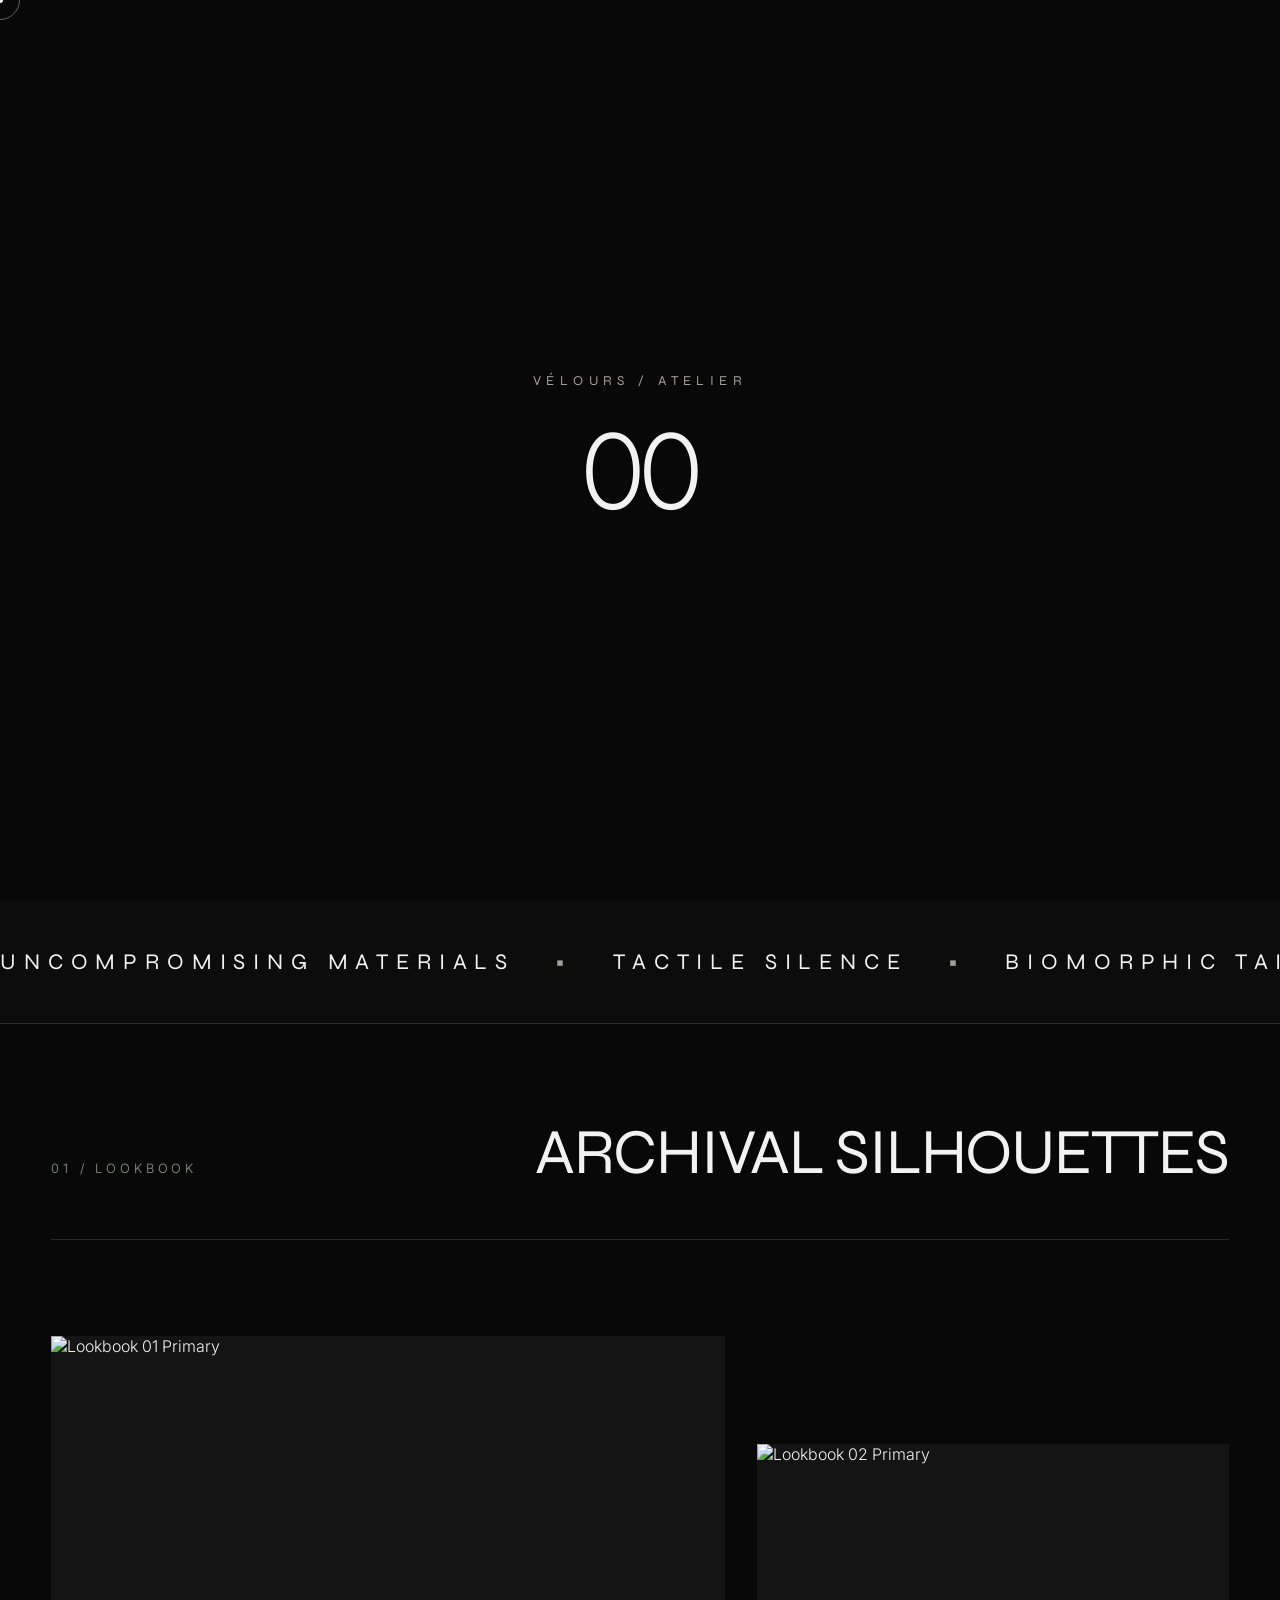
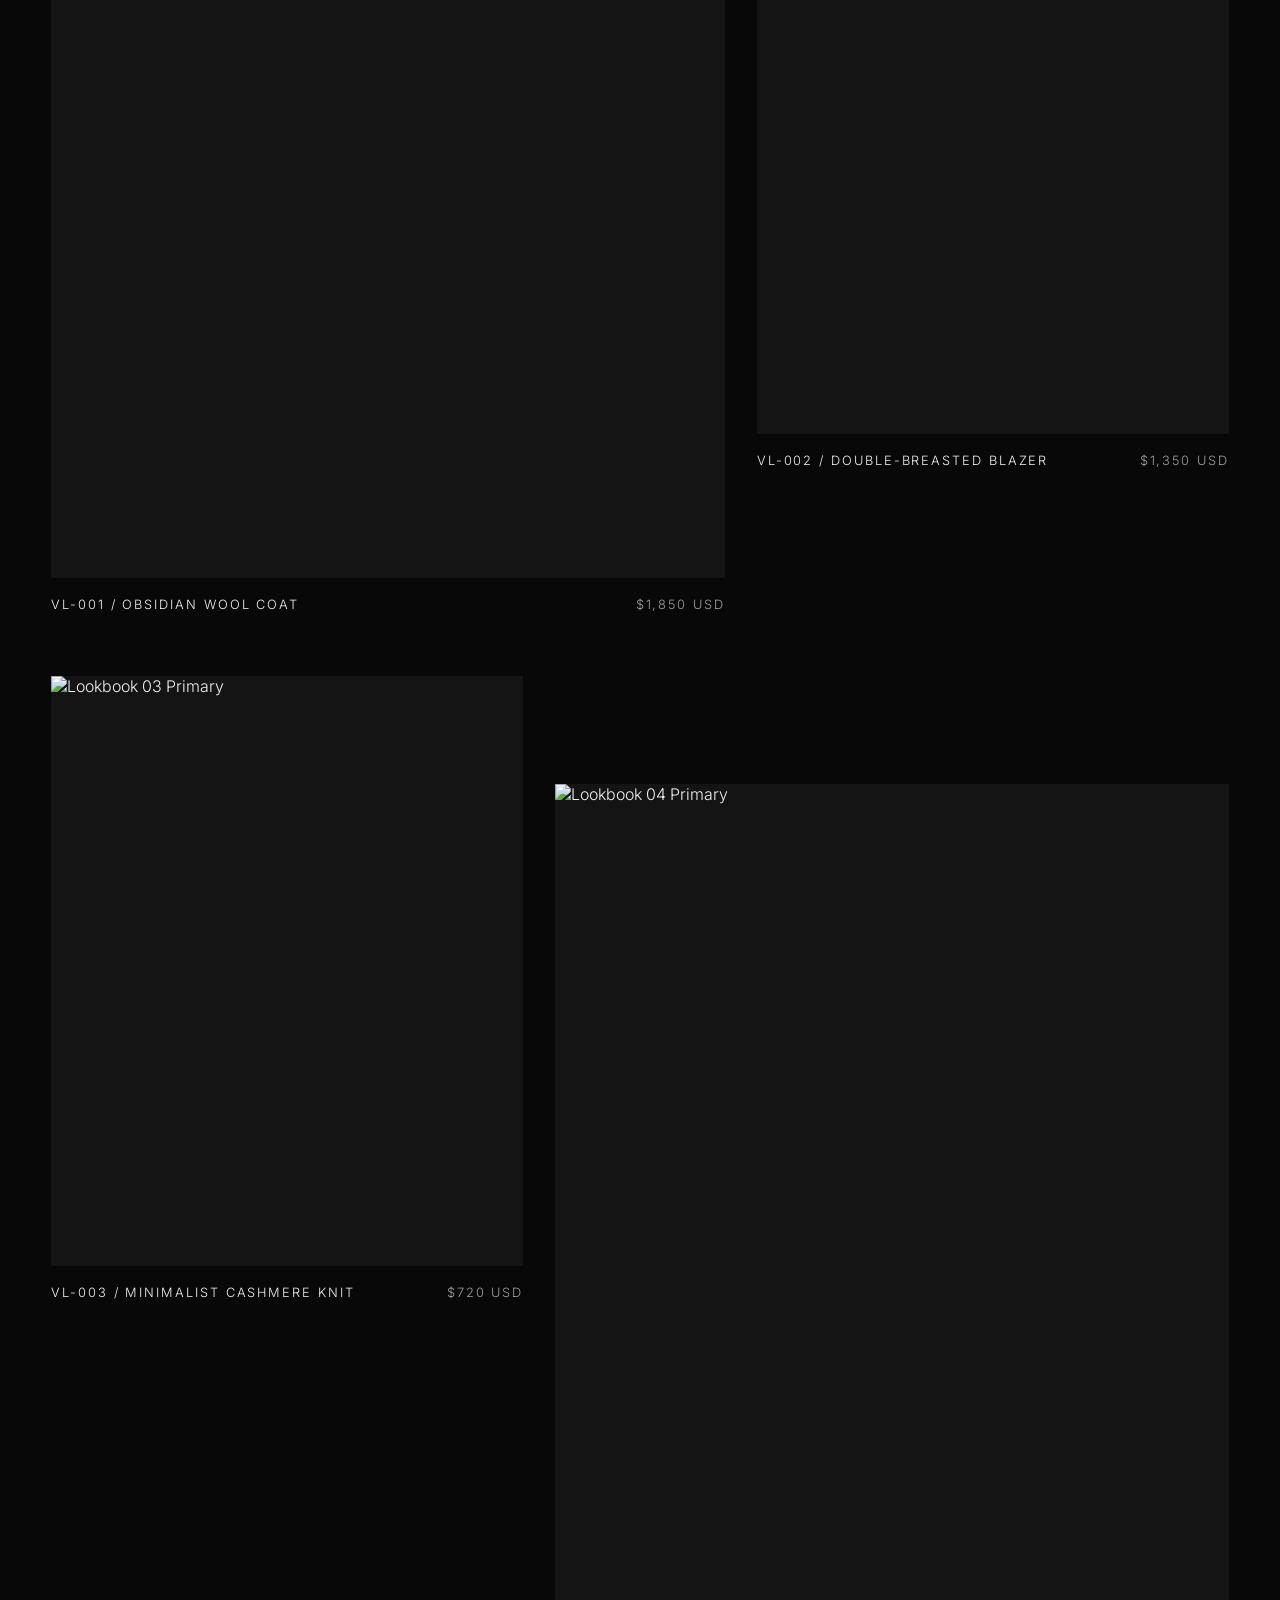
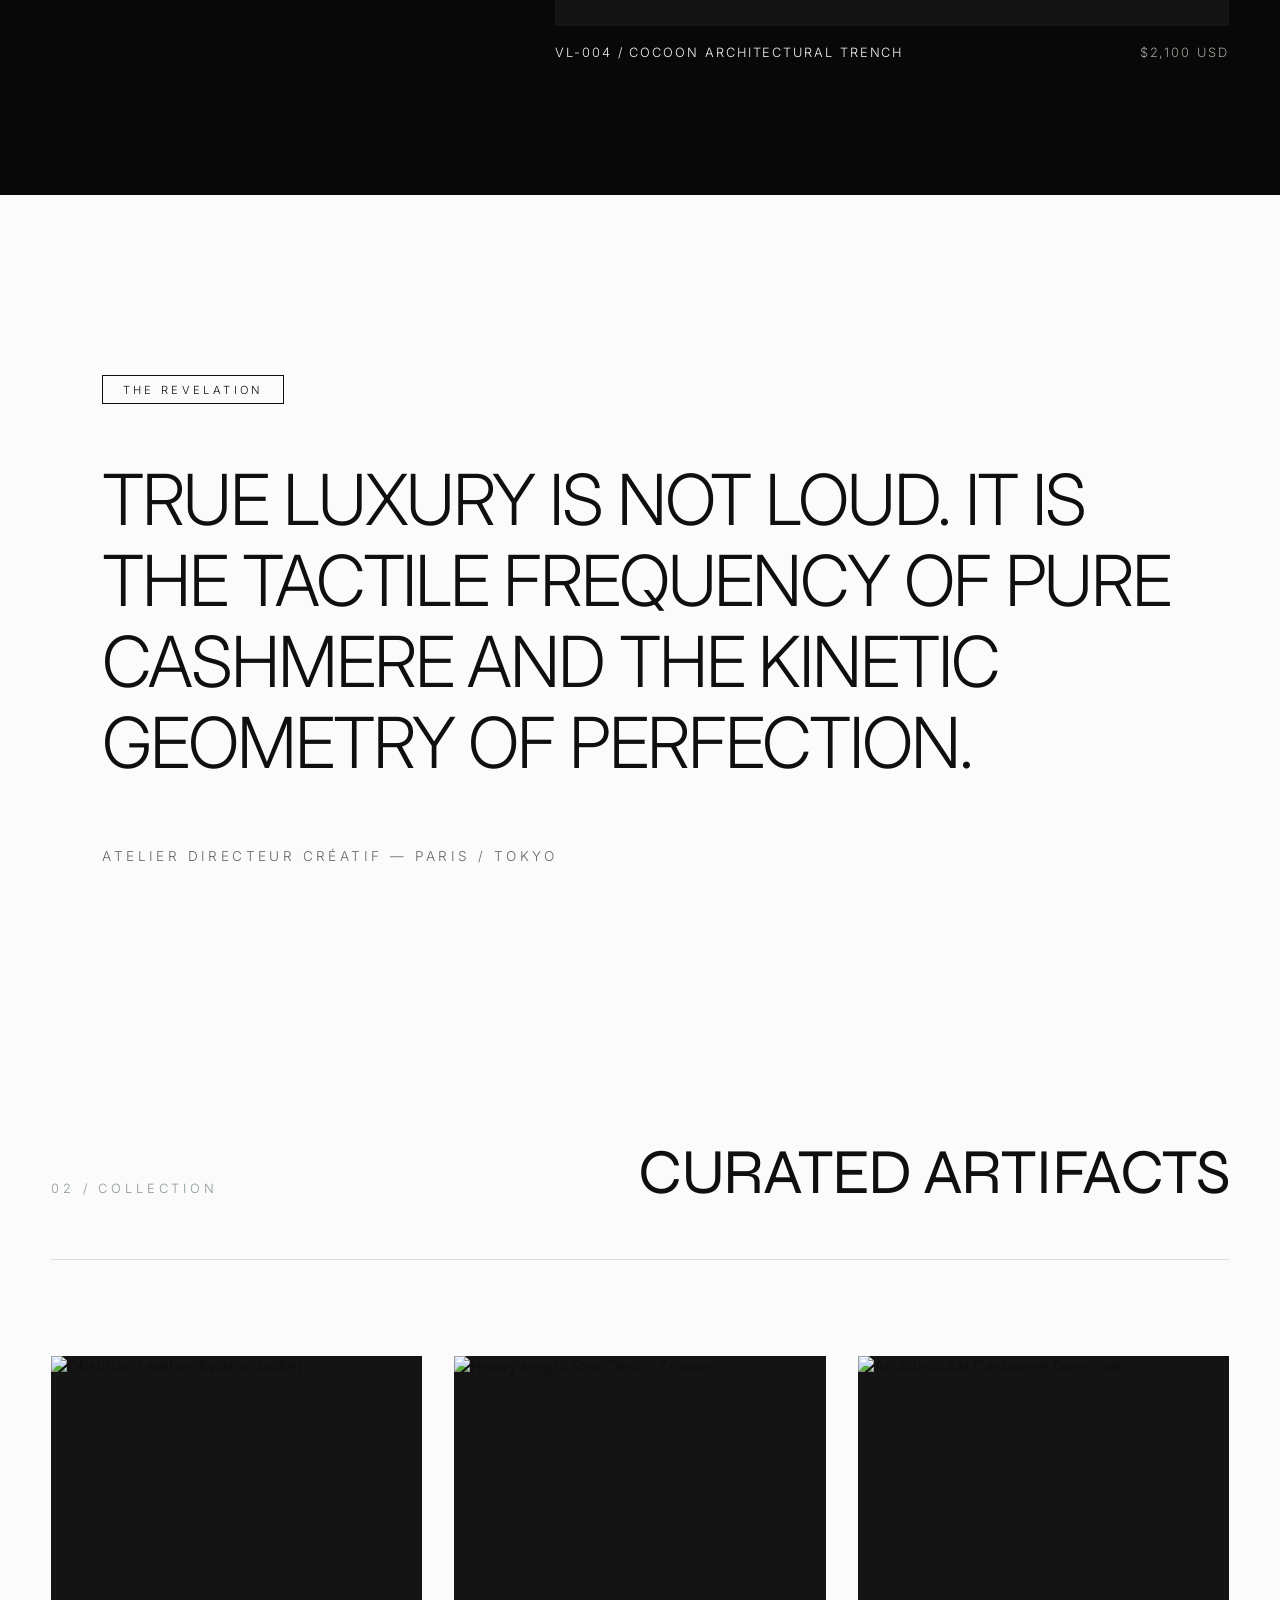
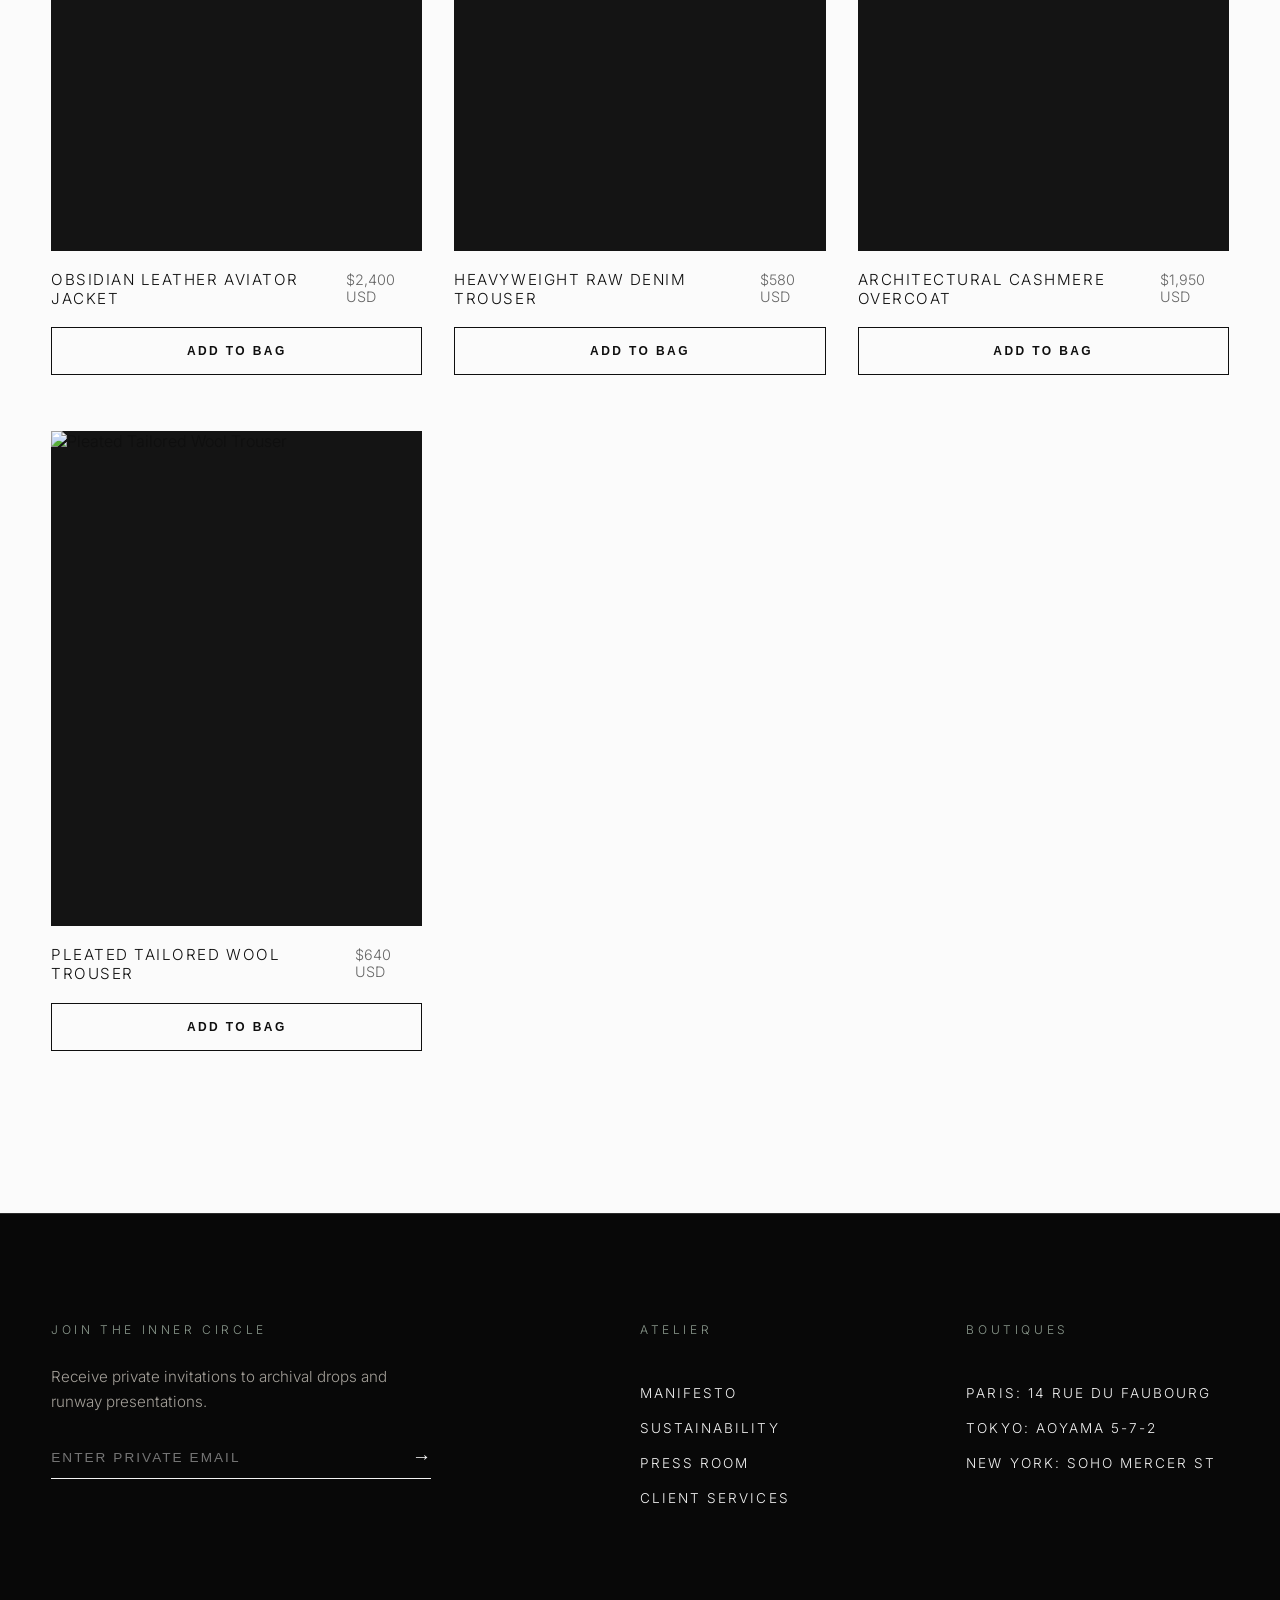
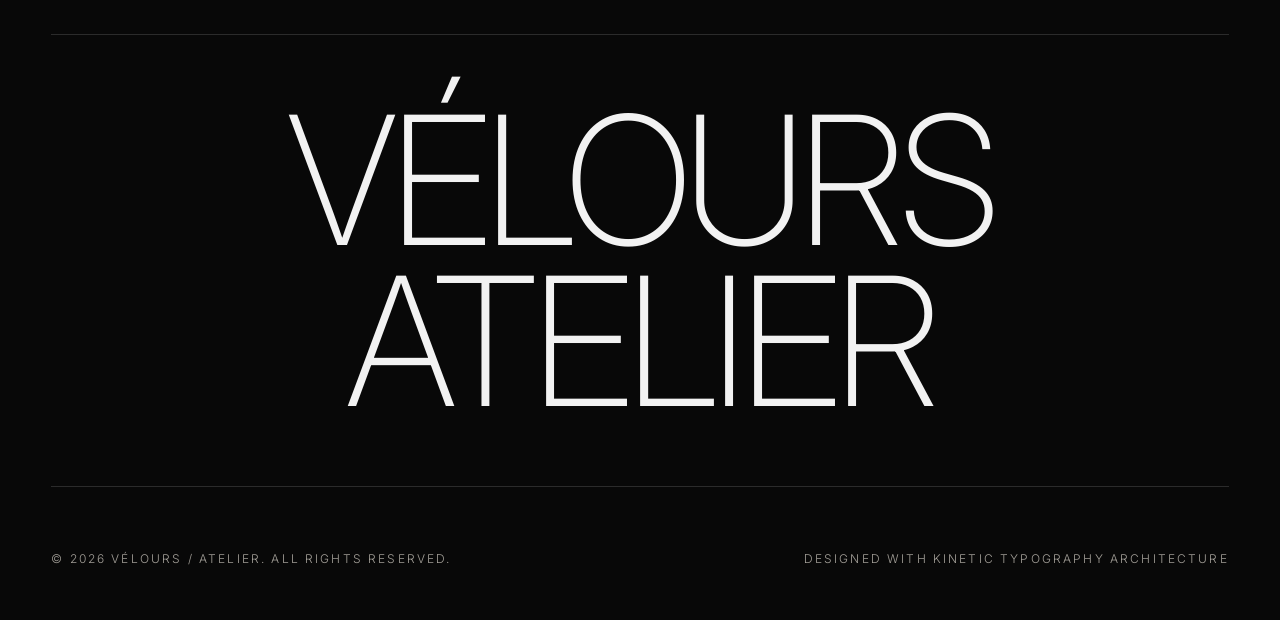
==== index.html @ 99d163eb "first commit" ====
<!DOCTYPE html>
<html lang="en">
<head>
    <meta charset="UTF-8">
    <meta name="viewport" content="width=device-width, initial-scale=1.0">
    <title>VÉLOURS / ATELIER — High-Fashion Minimalist Luxury</title>
    <!-- Google Fonts: Inter Variable & Syne -->
    <link rel="preconnect" href="https://fonts.googleapis.com">
    <link rel="preconnect" href="https://fonts.gstatic.com" crossorigin>
    <link href="https://fonts.googleapis.com/css2?family=Inter:slnt,wght@-10..0,100..900&family=Syne:wght@400..800&display=swap" rel="stylesheet">
    <link rel="stylesheet" href="style.css">
</head>
<body class="loading">
    <!-- Custom Cursor -->
    <div id="cursor-dot"></div>
    <div id="cursor-ring"><span id="cursor-text"></span></div>

    <!-- Preloader -->
    <div id="preloader">
        <div class="preloader-content">
            <div class="preloader-brand">VÉLOURS / ATELIER</div>
            <div class="preloader-counter-wrap">
                <span id="preloader-counter">00</span>
            </div>
        </div>
        <div class="preloader-curtain"></div>
    </div>

    <!-- Header Navigation -->
    <header class="navbar">
        <div class="nav-brand magnetic" data-cursor="VÉLOURS">VÉLOURS / ATELIER</div>
        <nav class="nav-links">
            <a href="#collection" class="nav-link magnetic" data-cursor="VIEW">COLLECTION</a>
            <a href="#lookbook" class="nav-link magnetic" data-cursor="VIEW">LOOKBOOK</a>
            <a href="#atelier" class="nav-link magnetic" data-cursor="VIEW">ATELIER</a>
            <a href="#contact" class="nav-link magnetic" data-cursor="BAG">BAG [0]</a>
        </nav>
    </header>

    <!-- Main Page Content -->
    <main class="page-content">
        <!-- Hero Section -->
        <section class="hero-section">
            <div class="hero-content">
                <div class="hero-tagline split-reveal">AUTUMN / WINTER 2026 PRESTIGE COLLECTION</div>
                <div class="hero-title-wrapper">
                    <h1 class="hero-title kinetic-title" data-cursor="KINETIC">VÉLOURS</h1>
                </div>
                <div class="hero-subline-wrap">
                    <p class="hero-subline split-reveal">MINIMALIST ARCHITECTURAL APPAREL ENGINEERED FOR SILENT LUXURY AND BIOMORPHIC PERFECTION</p>
                    <a href="#collection" class="btn-prestige magnetic" data-cursor="EXPLORE">EXPLORE THE DROP</a>
                </div>
            </div>
            <div class="scroll-indicator magnetic" data-cursor="SCROLL">
                <span>SCROLL TO REVEAL</span>
                <div class="scroll-line"></div>
            </div>
        </section>

        <!-- Velocity Marquee Section -->
        <section class="marquee-section">
            <div class="marquee-track" id="velocity-marquee">
                <div class="marquee-content">
                    <span>UNCOMPROMISING MATERIALS</span> • <span>TACTILE SILENCE</span> • <span>BIOMORPHIC TAILORING</span> • <span>VÉLOURS ATELIER 2026</span> • 
                </div>
                <div class="marquee-content">
                    <span>UNCOMPROMISING MATERIALS</span> • <span>TACTILE SILENCE</span> • <span>BIOMORPHIC TAILORING</span> • <span>VÉLOURS ATELIER 2026</span> • 
                </div>
            </div>
        </section>

        <!-- Editorial / Lookbook Grid Section (Spotlight Dimming + Clip-Path Wipe) -->
        <section id="lookbook" class="lookbook-section">
            <div class="section-header">
                <span class="section-num">01 / LOOKBOOK</span>
                <h2 class="section-title kinetic-heading">ARCHIVAL SILHOUETTES</h2>
            </div>
            <div class="lookbook-grid spotlight-grid">
                <div class="lookbook-item item-large reveal-card spotlight-item" data-cursor="EXPLORE">
                    <div class="image-wrapper clip-switch">
                        <img class="img-primary" src="https://images.unsplash.com/photo-1617137984095-74e4e5e3613f?auto=format&fit=crop&w=1200&q=80" alt="Lookbook 01 Primary" loading="lazy">
                        <img class="img-secondary" src="https://images.unsplash.com/photo-1507679799987-c73779587ccf?auto=format&fit=crop&w=1200&q=80" alt="Lookbook 01 Secondary" loading="lazy">
                    </div>
                    <div class="item-meta">
                        <span class="item-code">VL-001 / OBSIDIAN WOOL COAT</span>
                        <span class="item-price">$1,850 USD</span>
                    </div>
                </div>
                <div class="lookbook-item item-medium offset-top reveal-card spotlight-item" data-cursor="EXPLORE">
                    <div class="image-wrapper clip-switch">
                        <img class="img-primary" src="https://images.unsplash.com/photo-1506794778202-cad84cf45f1d?auto=format&fit=crop&w=800&q=80" alt="Lookbook 02 Primary" loading="lazy">
                        <img class="img-secondary" src="https://images.unsplash.com/photo-1516826957135-700dedea698c?auto=format&fit=crop&w=800&q=80" alt="Lookbook 02 Secondary" loading="lazy">
                    </div>
                    <div class="item-meta">
                        <span class="item-code">VL-002 / DOUBLE-BREASTED BLAZER</span>
                        <span class="item-price">$1,350 USD</span>
                    </div>
                </div>
                <div class="lookbook-item item-medium reveal-card spotlight-item" data-cursor="EXPLORE">
                    <div class="image-wrapper clip-switch">
                        <img class="img-primary" src="https://images.unsplash.com/photo-1519085360753-af0119f7cbe7?auto=format&fit=crop&w=800&q=80" alt="Lookbook 03 Primary" loading="lazy">
                        <img class="img-secondary" src="https://images.unsplash.com/photo-1492562080023-ab3db95bfbce?auto=format&fit=crop&w=800&q=80" alt="Lookbook 03 Secondary" loading="lazy">
                    </div>
                    <div class="item-meta">
                        <span class="item-code">VL-003 / MINIMALIST CASHMERE KNIT</span>
                        <span class="item-price">$720 USD</span>
                    </div>
                </div>
                <div class="lookbook-item item-large offset-top reveal-card spotlight-item" data-cursor="EXPLORE">
                    <div class="image-wrapper clip-switch">
                        <img class="img-primary" src="https://images.unsplash.com/photo-1500648767791-00dcc994a43e?auto=format&fit=crop&w=1200&q=80" alt="Lookbook 04 Primary" loading="lazy">
                        <img class="img-secondary" src="https://images.unsplash.com/photo-1552374196-1ab2a1c593e8?auto=format&fit=crop&w=1200&q=80" alt="Lookbook 04 Secondary" loading="lazy">
                    </div>
                    <div class="item-meta">
                        <span class="item-code">VL-004 / COCOON ARCHITECTURAL TRENCH</span>
                        <span class="item-price">$2,100 USD</span>
                    </div>
                </div>
            </div>
        </section>

        <!-- Brand Philosophy / Clip-Path Wipe Revelation Section -->
        <section id="atelier" class="philosophy-section">
            <div class="philosophy-clip-container">
                <div class="philosophy-inner">
                    <div class="philosophy-badge">THE REVELATION</div>
                    <h2 class="philosophy-quote split-words kinetic-scroll">
                        TRUE LUXURY IS NOT LOUD. IT IS THE TACTILE FREQUENCY OF PURE CASHMERE AND THE KINETIC GEOMETRY OF PERFECTION.
                    </h2>
                    <div class="philosophy-author">ATELIER DIRECTEUR CRÉATIF — PARIS / TOKYO</div>
                </div>
            </div>
        </section>

        <!-- E-Commerce Collection Grid (Spotlight Dimming + Clip-Path Wipe + Elastic Size Badges) -->
        <section id="collection" class="collection-section">
            <div class="section-header dark">
                <span class="section-num">02 / COLLECTION</span>
                <h2 class="section-title kinetic-heading">CURATED ARTIFACTS</h2>
            </div>
            <div class="collection-grid spotlight-grid">
                <div class="product-card reveal-card spotlight-item" data-cursor="VIEW CARD">
                    <div class="product-img-box clip-switch">
                        <img class="img-primary" src="https://images.unsplash.com/photo-1520975954732-35dd22299614?auto=format&fit=crop&w=700&q=80" alt="Obsidian Leather Aviator Jacket" loading="lazy">
                        <img class="img-secondary" src="https://images.unsplash.com/photo-1551028719-00167b16eac5?auto=format&fit=crop&w=700&q=80" alt="Obsidian Leather Detail" loading="lazy">
                        <div class="product-sizes">
                            <span class="size-pill magnetic">46</span>
                            <span class="size-pill magnetic">48</span>
                            <span class="size-pill magnetic">50</span>
                            <span class="size-pill magnetic">52</span>
                        </div>
                    </div>
                    <div class="product-info">
                        <h3>OBSIDIAN LEATHER AVIATOR JACKET</h3>
                        <div class="product-price">$2,400 USD</div>
                    </div>
                    <button class="add-to-bag magnetic">ADD TO BAG</button>
                </div>

                <div class="product-card reveal-card spotlight-item" data-cursor="VIEW CARD">
                    <div class="product-img-box clip-switch">
                        <img class="img-primary" src="https://images.unsplash.com/photo-1617127365659-c47fa864d8bc?auto=format&fit=crop&w=700&q=80" alt="Heavyweight Raw Denim Trouser" loading="lazy">
                        <img class="img-secondary" src="https://images.unsplash.com/photo-1541099649105-f69ad21f3246?auto=format&fit=crop&w=700&q=80" alt="Denim Detail" loading="lazy">
                        <div class="product-sizes">
                            <span class="size-pill magnetic">46</span>
                            <span class="size-pill magnetic">48</span>
                            <span class="size-pill magnetic">50</span>
                            <span class="size-pill magnetic">52</span>
                        </div>
                    </div>
                    <div class="product-info">
                        <h3>HEAVYWEIGHT RAW DENIM TROUSER</h3>
                        <div class="product-price">$580 USD</div>
                    </div>
                    <button class="add-to-bag magnetic">ADD TO BAG</button>
                </div>

                <div class="product-card reveal-card spotlight-item" data-cursor="VIEW CARD">
                    <div class="product-img-box clip-switch">
                        <img class="img-primary" src="https://images.unsplash.com/photo-1552374196-1ab2a1c593e8?auto=format&fit=crop&w=700&q=80" alt="Architectural Cashmere Overcoat" loading="lazy">
                        <img class="img-secondary" src="https://images.unsplash.com/photo-1507679799987-c73779587ccf?auto=format&fit=crop&w=700&q=80" alt="Overcoat Detail" loading="lazy">
                        <div class="product-sizes">
                            <span class="size-pill magnetic">46</span>
                            <span class="size-pill magnetic">48</span>
                            <span class="size-pill magnetic">50</span>
                            <span class="size-pill magnetic">52</span>
                        </div>
                    </div>
                    <div class="product-info">
                        <h3>ARCHITECTURAL CASHMERE OVERCOAT</h3>
                        <div class="product-price">$1,950 USD</div>
                    </div>
                    <button class="add-to-bag magnetic">ADD TO BAG</button>
                </div>

                <div class="product-card reveal-card spotlight-item" data-cursor="VIEW CARD">
                    <div class="product-img-box clip-switch">
                        <img class="img-primary" src="https://images.unsplash.com/photo-1492562080023-ab3db95bfbce?auto=format&fit=crop&w=700&q=80" alt="Pleated Tailored Wool Trouser" loading="lazy">
                        <img class="img-secondary" src="https://images.unsplash.com/photo-1624378439575-d8705ad7ae80?auto=format&fit=crop&w=700&q=80" alt="Wool Trouser Detail" loading="lazy">
                        <div class="product-sizes">
                            <span class="size-pill magnetic">46</span>
                            <span class="size-pill magnetic">48</span>
                            <span class="size-pill magnetic">50</span>
                            <span class="size-pill magnetic">52</span>
                        </div>
                    </div>
                    <div class="product-info">
                        <h3>PLEATED TAILORED WOOL TROUSER</h3>
                        <div class="product-price">$640 USD</div>
                    </div>
                    <button class="add-to-bag magnetic">ADD TO BAG</button>
                </div>
            </div>
        </section>

        <!-- Footer Section -->
        <footer id="contact" class="prestige-footer">
            <div class="footer-top">
                <div class="footer-col">
                    <h4>JOIN THE INNER CIRCLE</h4>
                    <p>Receive private invitations to archival drops and runway presentations.</p>
                    <form class="newsletter-form" onsubmit="event.preventDefault();">
                        <input type="email" placeholder="ENTER PRIVATE EMAIL" required>
                        <button type="submit" class="magnetic" data-cursor="SUBMIT">→</button>
                    </form>
                </div>
                <div class="footer-col links-col">
                    <h4>ATELIER</h4>
                    <a href="#" class="magnetic">MANIFESTO</a>
                    <a href="#" class="magnetic">SUSTAINABILITY</a>
                    <a href="#" class="magnetic">PRESS ROOM</a>
                    <a href="#" class="magnetic">CLIENT SERVICES</a>
                </div>
                <div class="footer-col links-col">
                    <h4>BOUTIQUES</h4>
                    <span>PARIS: 14 RUE DU FAUBOURG</span>
                    <span>TOKYO: AOYAMA 5-7-2</span>
                    <span>NEW YORK: SOHO MERCER ST</span>
                </div>
            </div>
            <div class="footer-kinetic-wrap">
                <div class="kinetic-footer-text" data-cursor="VÉLOURS">VÉLOURS ATELIER</div>
            </div>
            <div class="footer-bottom">
                <span>© 2026 VÉLOURS / ATELIER. ALL RIGHTS RESERVED.</span>
                <span>DESIGNED WITH KINETIC TYPOGRAPHY ARCHITECTURE</span>
            </div>
        </footer>
    </main>

    <!-- Motion Engine CDNs: GSAP, ScrollTrigger, CustomEase, Lenis -->
    <script src="https://cdnjs.cloudflare.com/ajax/libs/gsap/3.12.5/gsap.min.js"></script>
    <script src="https://cdnjs.cloudflare.com/ajax/libs/gsap/3.12.5/ScrollTrigger.min.js"></script>
    <script src="https://cdn.jsdelivr.net/npm/@studio-freight/lenis@1.0.42/dist/lenis.min.js"></script>
    <script src="app.js"></script>
</body>
</html>
---- style.css ----
/* ==========================================================================
   VÉLOURS / ATELIER — HIGH-FASHION MINIMALIST LUXURY CSS
   ========================================================================== */

:root {
    --bg-black: #080808;
    --bg-white: #FBFBFB;
    --text-dark: #0F0F0F;
    --text-light: #F2F2F2;
    --accent-sage: #8C9A8E;
    --accent-pewter: #A39F98;
    --border-dark: rgba(242, 242, 242, 0.15);
    --border-light: rgba(15, 15, 15, 0.12);
    --font-sans: 'Inter', -apple-system, BlinkMacSystemFont, sans-serif;
    --font-display: 'Syne', sans-serif;
}

* {
    margin: 0;
    padding: 0;
    box-sizing: border-box;
    cursor: none !important;
}

html, body {
    width: 100%;
    background-color: var(--bg-black);
    color: var(--text-light);
    font-family: var(--font-sans);
    font-weight: 300;
    font-variation-settings: 'wght' 300, 'slnt' 0;
    -webkit-font-smoothing: antialiased;
    overflow-x: hidden;
}

/* ==========================================================================
   PRELOADER & REVELATION CURTAIN (FAIL-SAFE HIDDEN)
   ========================================================================== */
#preloader {
    position: fixed;
    top: 0;
    left: 0;
    width: 100vw;
    height: 100vh;
    background-color: var(--bg-black);
    z-index: 5000;
    display: flex;
    align-items: center;
    justify-content: center;
    overflow: hidden;
    transition: opacity 0.4s ease, visibility 0.4s ease;
}

body.loaded #preloader {
    opacity: 0 !important;
    visibility: hidden !important;
    pointer-events: none !important;
    display: none !important;
}

.preloader-content {
    display: flex;
    flex-direction: column;
    align-items: center;
    gap: 1.5rem;
    z-index: 2;
}

.preloader-brand {
    font-family: var(--font-display);
    font-size: 0.85rem;
    letter-spacing: 0.4em;
    color: var(--accent-pewter);
}

.preloader-counter-wrap {
    font-size: 6.5rem;
    font-weight: 200;
    font-family: var(--font-sans);
    letter-spacing: -0.04em;
    height: 7.2rem;
    overflow: hidden;
    display: flex;
    align-items: center;
}

.preloader-curtain {
    position: absolute;
    top: 0;
    left: 0;
    width: 100%;
    height: 100%;
    background-color: var(--bg-white);
    transform: translateY(100%);
    z-index: 3;
}

/* ==========================================================================
   LENIS SMOOTH SCROLL ARCHITECTURE
   ========================================================================== */
html.lenis, html.lenis body {
    height: auto;
}

.lenis.lenis-smooth {
    scroll-behavior: auto !important;
}

.lenis.lenis-smooth [data-lenis-prevent] {
    overscroll-behavior: contain;
}

.lenis.lenis-stopped {
    overflow: hidden;
}

.page-content {
    position: relative;
    width: 100%;
    overflow: hidden;
}

/* ==========================================================================
   CUSTOM CURSOR SYSTEM
   ========================================================================== */
#cursor-dot {
    position: fixed;
    top: 0;
    left: 0;
    width: 6px;
    height: 6px;
    background-color: #FFFFFF;
    border-radius: 50%;
    pointer-events: none;
    z-index: 9999;
    transform: translate(-50%, -50%);
}

#cursor-ring {
    position: fixed;
    top: 0;
    left: 0;
    width: 40px;
    height: 40px;
    border: 1px solid rgba(255, 255, 255, 0.35);
    border-radius: 50%;
    pointer-events: none;
    z-index: 9998;
    transform: translate(-50%, -50%);
    display: flex;
    align-items: center;
    justify-content: center;
    transition: width 0.35s cubic-bezier(0.16, 1, 0.3, 1), 
                height 0.35s cubic-bezier(0.16, 1, 0.3, 1), 
                background-color 0.35s ease, 
                border-color 0.35s ease;
}

#cursor-ring.hover-active {
    width: 65px;
    height: 65px;
    background-color: #FFFFFF;
    mix-blend-mode: difference;
    border-color: transparent;
}

#cursor-ring.text-active {
    width: 95px;
    height: 95px;
    background-color: var(--accent-sage);
    border-color: transparent;
}

#cursor-text {
    font-size: 9px;
    font-weight: 600;
    letter-spacing: 0.12em;
    color: #080808;
    text-transform: uppercase;
    opacity: 0;
    transform: scale(0.8);
    transition: opacity 0.25s ease, transform 0.25s ease;
}

#cursor-ring.text-active #cursor-text {
    opacity: 1;
    transform: scale(1);
}

/* ==========================================================================
   HEADER NAVIGATION
   ========================================================================== */
.navbar {
    position: fixed;
    top: 0;
    left: 0;
    width: 100%;
    padding: 2.2rem 4%;
    display: flex;
    justify-content: space-between;
    align-items: center;
    z-index: 100;
    mix-blend-mode: difference;
}

.nav-brand {
    font-family: var(--font-display);
    font-size: 1.1rem;
    font-weight: 700;
    letter-spacing: 0.25em;
    color: #FFFFFF;
}

.nav-links {
    display: flex;
    gap: 3.5rem;
}

.nav-link {
    text-decoration: none;
    color: #FFFFFF;
    font-size: 0.75rem;
    font-weight: 500;
    letter-spacing: 0.2em;
    position: relative;
    padding: 0.5rem 0;
}

.nav-link::after {
    content: '';
    position: absolute;
    bottom: 0;
    left: 0;
    width: 0%;
    height: 1px;
    background-color: var(--accent-sage);
    transition: width 0.4s cubic-bezier(0.16, 1, 0.3, 1);
}

.nav-link:hover::after {
    width: 100%;
}

/* ==========================================================================
   HERO SECTION & KINETIC TYPOGRAPHY
   ========================================================================== */
.hero-section {
    position: relative;
    min-height: 100vh;
    padding: 18vh 4% 8vh;
    display: flex;
    flex-direction: column;
    justify-content: space-between;
    border-bottom: 1px solid var(--border-dark);
}

.hero-tagline {
    font-size: 0.75rem;
    letter-spacing: 0.3em;
    color: var(--accent-sage);
    margin-bottom: 2rem;
}

.hero-title-wrapper {
    position: relative;
    width: 100%;
}

.hero-title {
    font-family: var(--font-sans);
    font-size: clamp(4.5rem, 16vw, 18rem);
    font-weight: 200;
    line-height: 0.85;
    font-variation-settings: 'wght' 200, 'slnt' 0;
    letter-spacing: -0.05em;
    margin-left: -0.5rem;
    text-transform: uppercase;
    user-select: none;
}

.hero-subline-wrap {
    display: flex;
    justify-content: space-between;
    align-items: flex-end;
    margin-top: 4rem;
    flex-wrap: wrap;
    gap: 2rem;
}

.hero-subline {
    max-width: 420px;
    font-size: 0.95rem;
    line-height: 1.6;
    letter-spacing: 0.05em;
    color: var(--accent-pewter);
}

.btn-prestige {
    display: inline-block;
    padding: 1.2rem 2.8rem;
    border: 1px solid var(--text-light);
    color: var(--text-light);
    text-decoration: none;
    font-size: 0.75rem;
    font-weight: 600;
    letter-spacing: 0.25em;
    background: transparent;
    transition: all 0.4s cubic-bezier(0.16, 1, 0.3, 1);
}

.btn-prestige:hover {
    background-color: var(--text-light);
    color: var(--bg-black);
    border-color: var(--text-light);
}

.scroll-indicator {
    display: flex;
    align-items: center;
    gap: 1rem;
    font-size: 0.7rem;
    letter-spacing: 0.3em;
    color: var(--accent-pewter);
    align-self: flex-start;
}

.scroll-line {
    width: 60px;
    height: 1px;
    background-color: var(--accent-sage);
    position: relative;
    overflow: hidden;
}

.scroll-line::after {
    content: '';
    position: absolute;
    top: 0;
    left: -100%;
    width: 100%;
    height: 100%;
    background-color: #FFFFFF;
    animation: scrollLine 2s cubic-bezier(0.65, 0, 0.35, 1) infinite;
}

@keyframes scrollLine {
    0% { left: -100%; }
    100% { left: 100%; }
}

/* ==========================================================================
   VELOCITY MARQUEE SECTION
   ========================================================================== */
.marquee-section {
    padding: 3rem 0;
    border-bottom: 1px solid var(--border-dark);
    overflow: hidden;
    background-color: #0c0c0c;
}

.marquee-track {
    display: flex;
    width: max-content;
}

.marquee-content {
    display: flex;
    gap: 2.5rem;
    padding-right: 2.5rem;
    font-family: var(--font-display);
    font-size: 1.4rem;
    font-weight: 500;
    letter-spacing: 0.35em;
    color: var(--accent-pewter);
    flex-shrink: 0;
}

.marquee-content span {
    color: var(--text-light);
}

/* ==========================================================================
   LOOKBOOK & COLLECTION SPOTLIGHT DIMMING SYSTEM
   ========================================================================== */
.spotlight-grid {
    transition: all 0.4s ease;
}

.spotlight-item {
    transition: opacity 0.5s cubic-bezier(0.16, 1, 0.3, 1), 
                filter 0.5s cubic-bezier(0.16, 1, 0.3, 1), 
                transform 0.5s cubic-bezier(0.16, 1, 0.3, 1);
}

.spotlight-grid:hover .spotlight-item:not(:hover) {
    opacity: 0.28;
    filter: grayscale(100%) blur(2px);
    transform: scale(0.985);
}

.spotlight-grid .spotlight-item:hover {
    opacity: 1;
    filter: grayscale(0%) blur(0px);
    z-index: 5;
}

/* ==========================================================================
   CLIP-PATH DUAL IMAGE SWITCH SYSTEM
   ========================================================================== */
.clip-switch {
    position: relative;
    width: 100%;
    overflow: hidden;
    background-color: #141414;
}

.clip-switch img {
    width: 100%;
    height: 100%;
    object-fit: cover;
    transition: transform 1.2s cubic-bezier(0.16, 1, 0.3, 1);
}

.clip-switch .img-primary {
    position: relative;
    z-index: 1;
}

.clip-switch .img-secondary {
    position: absolute;
    top: 0;
    left: 0;
    z-index: 2;
    clip-path: polygon(0 0, 0 0, 0 100%, 0 100%);
    transition: clip-path 0.75s cubic-bezier(0.77, 0, 0.175, 1), transform 1.2s cubic-bezier(0.16, 1, 0.3, 1);
}

.spotlight-item:hover .clip-switch .img-secondary {
    clip-path: polygon(0 0, 100% 0, 100% 100%, 0 100%);
}

.spotlight-item:hover .clip-switch img {
    transform: scale(1.06);
}

/* ==========================================================================
   LOOKBOOK SECTION
   ========================================================================== */
.lookbook-section {
    padding: 10vh 4% 15vh;
}

.section-header {
    display: flex;
    justify-content: space-between;
    align-items: baseline;
    padding-bottom: 3rem;
    border-bottom: 1px solid var(--border-dark);
    margin-bottom: 6rem;
}

.section-header.dark {
    border-color: var(--border-light);
}

.section-num {
    font-size: 0.8rem;
    letter-spacing: 0.3em;
    color: var(--accent-sage);
}

.section-title {
    font-family: var(--font-display);
    font-size: clamp(2rem, 5vw, 4.5rem);
    font-weight: 600;
    letter-spacing: -0.02em;
    will-change: transform;
}

.lookbook-grid {
    display: grid;
    grid-template-columns: repeat(12, 1fr);
    gap: 4rem 2rem;
}

.lookbook-item {
    display: flex;
    flex-direction: column;
    gap: 1.2rem;
}

.item-large {
    grid-column: span 7;
}

.item-medium {
    grid-column: span 5;
}

.offset-top {
    margin-top: 12vh;
}

.lookbook-item .image-wrapper {
    aspect-ratio: 4 / 5;
}

.item-meta {
    display: flex;
    justify-content: space-between;
    font-size: 0.8rem;
    letter-spacing: 0.15em;
    color: var(--accent-pewter);
}

.item-code {
    color: var(--text-light);
    font-weight: 500;
}

/* ==========================================================================
   PHILOSOPHY REVELATION (CLIP-PATH SECTION)
   ========================================================================== */
.philosophy-section {
    position: relative;
    background-color: var(--bg-white);
    color: var(--text-dark);
    padding: 20vh 8%;
    min-height: 90vh;
    display: flex;
    align-items: center;
    justify-content: center;
    overflow: hidden;
}

.philosophy-clip-container {
    max-width: 1300px;
    width: 100%;
}

.philosophy-badge {
    display: inline-block;
    padding: 0.4rem 1.2rem;
    border: 1px solid var(--text-dark);
    font-size: 0.7rem;
    letter-spacing: 0.3em;
    margin-bottom: 3.5rem;
}

.philosophy-quote {
    font-family: var(--font-sans);
    font-size: clamp(2.2rem, 5.5vw, 4.8rem);
    font-weight: 300;
    line-height: 1.15;
    font-variation-settings: 'wght' 300, 'slnt' 0;
    letter-spacing: -0.03em;
    margin-bottom: 4rem;
}

.philosophy-author {
    font-size: 0.85rem;
    letter-spacing: 0.25em;
    color: #666;
    font-weight: 500;
}

.split-word-wrap {
    display: inline-block;
    overflow: hidden;
    vertical-align: top;
}

.split-word-inner {
    display: inline-block;
}

/* ==========================================================================
   COLLECTION SECTION & ELASTIC SIZE BADGES
   ========================================================================== */
.collection-section {
    background-color: var(--bg-white);
    color: var(--text-dark);
    padding: 10vh 4% 18vh;
}

.collection-grid {
    display: grid;
    grid-template-columns: repeat(auto-fit, minmax(300px, 1fr));
    gap: 3.5rem 2rem;
}

.product-card {
    display: flex;
    flex-direction: column;
    gap: 1.2rem;
    position: relative;
}

.product-img-box {
    aspect-ratio: 3 / 4;
}

.product-sizes {
    position: absolute;
    bottom: 0;
    left: 0;
    width: 100%;
    padding: 1.2rem 1rem;
    background: rgba(251, 251, 251, 0.92);
    backdrop-filter: blur(10px);
    display: flex;
    justify-content: center;
    gap: 1.2rem;
    z-index: 3;
    transform: translateY(102%);
    transition: transform 0.45s cubic-bezier(0.16, 1, 0.3, 1);
}

.product-card:hover .product-sizes {
    transform: translateY(0%);
}

.size-pill {
    display: inline-flex;
    align-items: center;
    justify-content: center;
    width: 38px;
    height: 38px;
    border: 1px solid var(--text-dark);
    border-radius: 50%;
    font-size: 0.75rem;
    font-weight: 400;
    font-variation-settings: 'wght' 400;
    letter-spacing: 0.05em;
    color: var(--text-dark);
    transition: background-color 0.3s ease, color 0.3s ease, font-variation-settings 0.25s ease;
}

.size-pill:hover {
    background-color: var(--text-dark);
    color: var(--bg-white);
    font-variation-settings: 'wght' 700;
    transform: scale(1.15);
}

.product-info {
    display: flex;
    justify-content: space-between;
    align-items: baseline;
}

.product-info h3 {
    font-size: 0.95rem;
    font-weight: 600;
    letter-spacing: 0.1em;
}

.product-price {
    font-size: 0.9rem;
    color: #666;
}

.add-to-bag {
    padding: 1rem 0;
    background: transparent;
    border: 1px solid var(--text-dark);
    color: var(--text-dark);
    font-size: 0.75rem;
    font-weight: 600;
    letter-spacing: 0.2em;
    transition: all 0.3s ease;
}

.add-to-bag:hover {
    background-color: var(--text-dark);
    color: var(--bg-white);
}

/* ==========================================================================
   FOOTER SECTION
   ========================================================================== */
.prestige-footer {
    background-color: var(--bg-black);
    color: var(--text-light);
    padding: 12vh 4% 6vh;
    border-top: 1px solid var(--border-dark);
}

.footer-top {
    display: grid;
    grid-template-columns: 2fr 1fr 1fr;
    gap: 4rem;
    margin-bottom: 8rem;
}

.footer-col h4 {
    font-size: 0.75rem;
    letter-spacing: 0.3em;
    color: var(--accent-sage);
    margin-bottom: 1.8rem;
}

.footer-col p {
    font-size: 0.95rem;
    line-height: 1.6;
    max-width: 380px;
    margin-bottom: 2rem;
    color: var(--accent-pewter);
}

.newsletter-form {
    display: flex;
    border-bottom: 1px solid var(--text-light);
    max-width: 380px;
    padding-bottom: 0.6rem;
}

.newsletter-form input {
    flex: 1;
    background: transparent;
    border: none;
    color: var(--text-light);
    font-size: 0.85rem;
    letter-spacing: 0.15em;
    outline: none;
}

.newsletter-form button {
    background: transparent;
    border: none;
    color: var(--text-light);
    font-size: 1.2rem;
}

.links-col {
    display: flex;
    flex-direction: column;
    gap: 1.2rem;
}

.links-col a, .links-col span {
    text-decoration: none;
    color: var(--text-light);
    font-size: 0.85rem;
    letter-spacing: 0.15em;
    transition: color 0.3s ease;
}

.links-col a:hover {
    color: var(--accent-sage);
}

.footer-kinetic-wrap {
    padding: 4rem 0;
    border-top: 1px solid var(--border-dark);
    border-bottom: 1px solid var(--border-dark);
    margin-bottom: 4rem;
    text-align: center;
    overflow: hidden;
}

.kinetic-footer-text {
    font-family: var(--font-sans);
    font-size: clamp(3.5rem, 14vw, 15rem);
    font-weight: 200;
    line-height: 0.9;
    font-variation-settings: 'wght' 200;
    letter-spacing: -0.04em;
    color: var(--text-light);
    transition: font-variation-settings 0.15s ease, letter-spacing 0.15s ease;
}

.footer-bottom {
    display: flex;
    justify-content: space-between;
    font-size: 0.75rem;
    letter-spacing: 0.18em;
    color: var(--accent-pewter);
}

/* ==========================================================================
   RESPONSIVE
   ========================================================================== */
@media (max-width: 900px) {
    .lookbook-grid {
        display: flex;
        flex-direction: column;
    }
    .footer-top {
        grid-template-columns: 1fr;
    }
    .nav-links {
        display: none;
    }
}
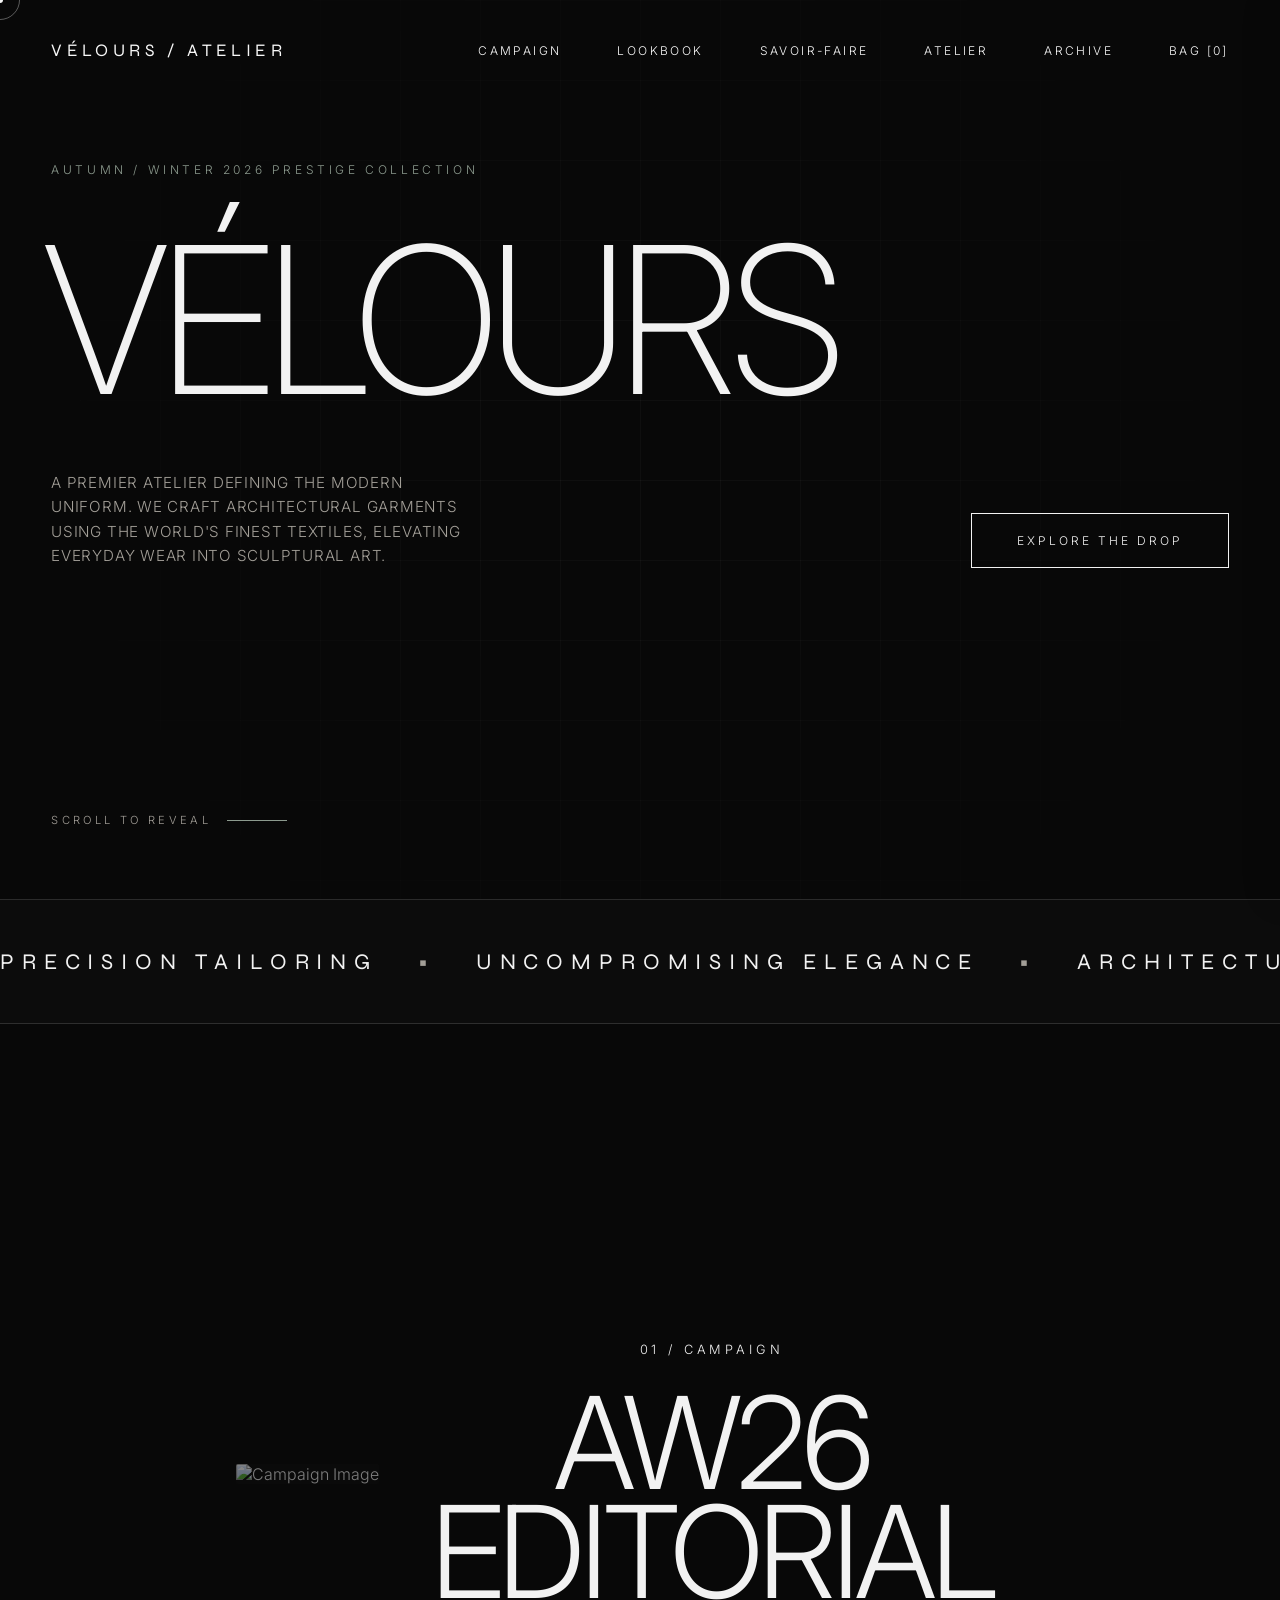
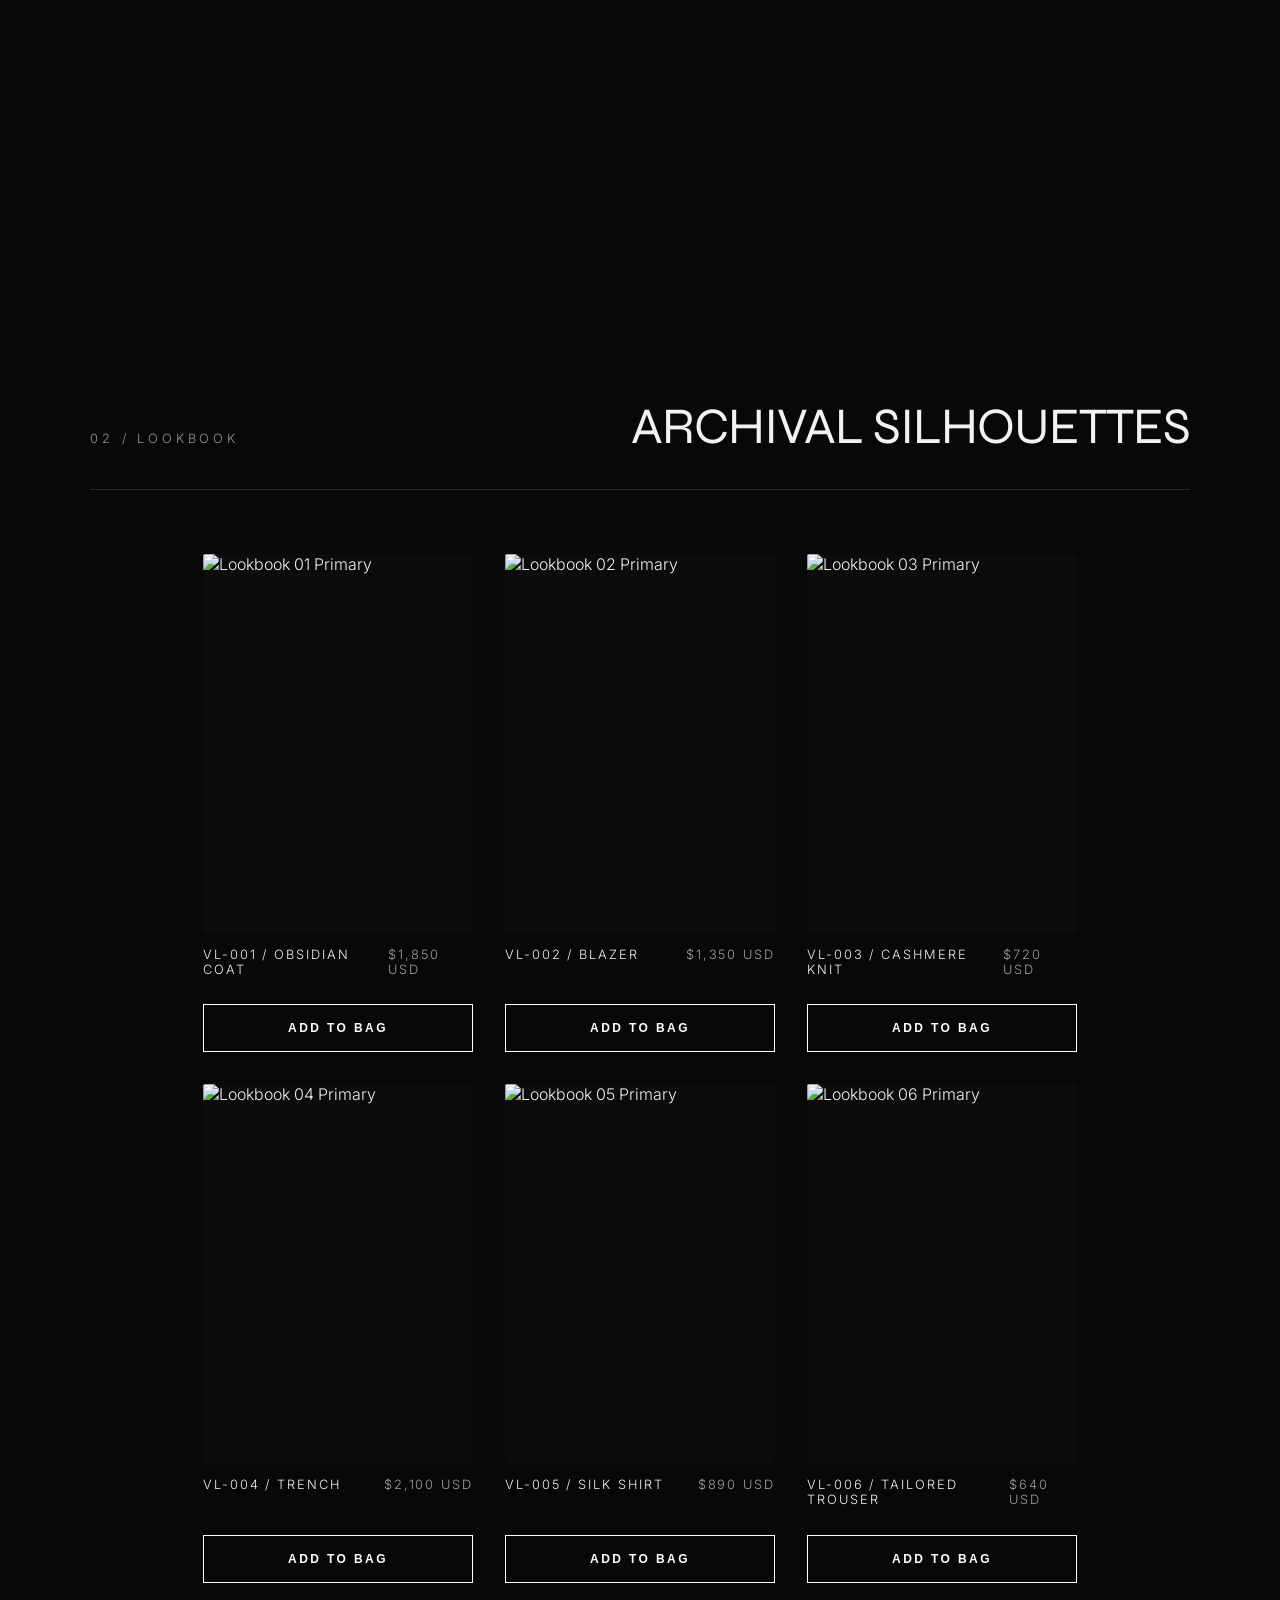
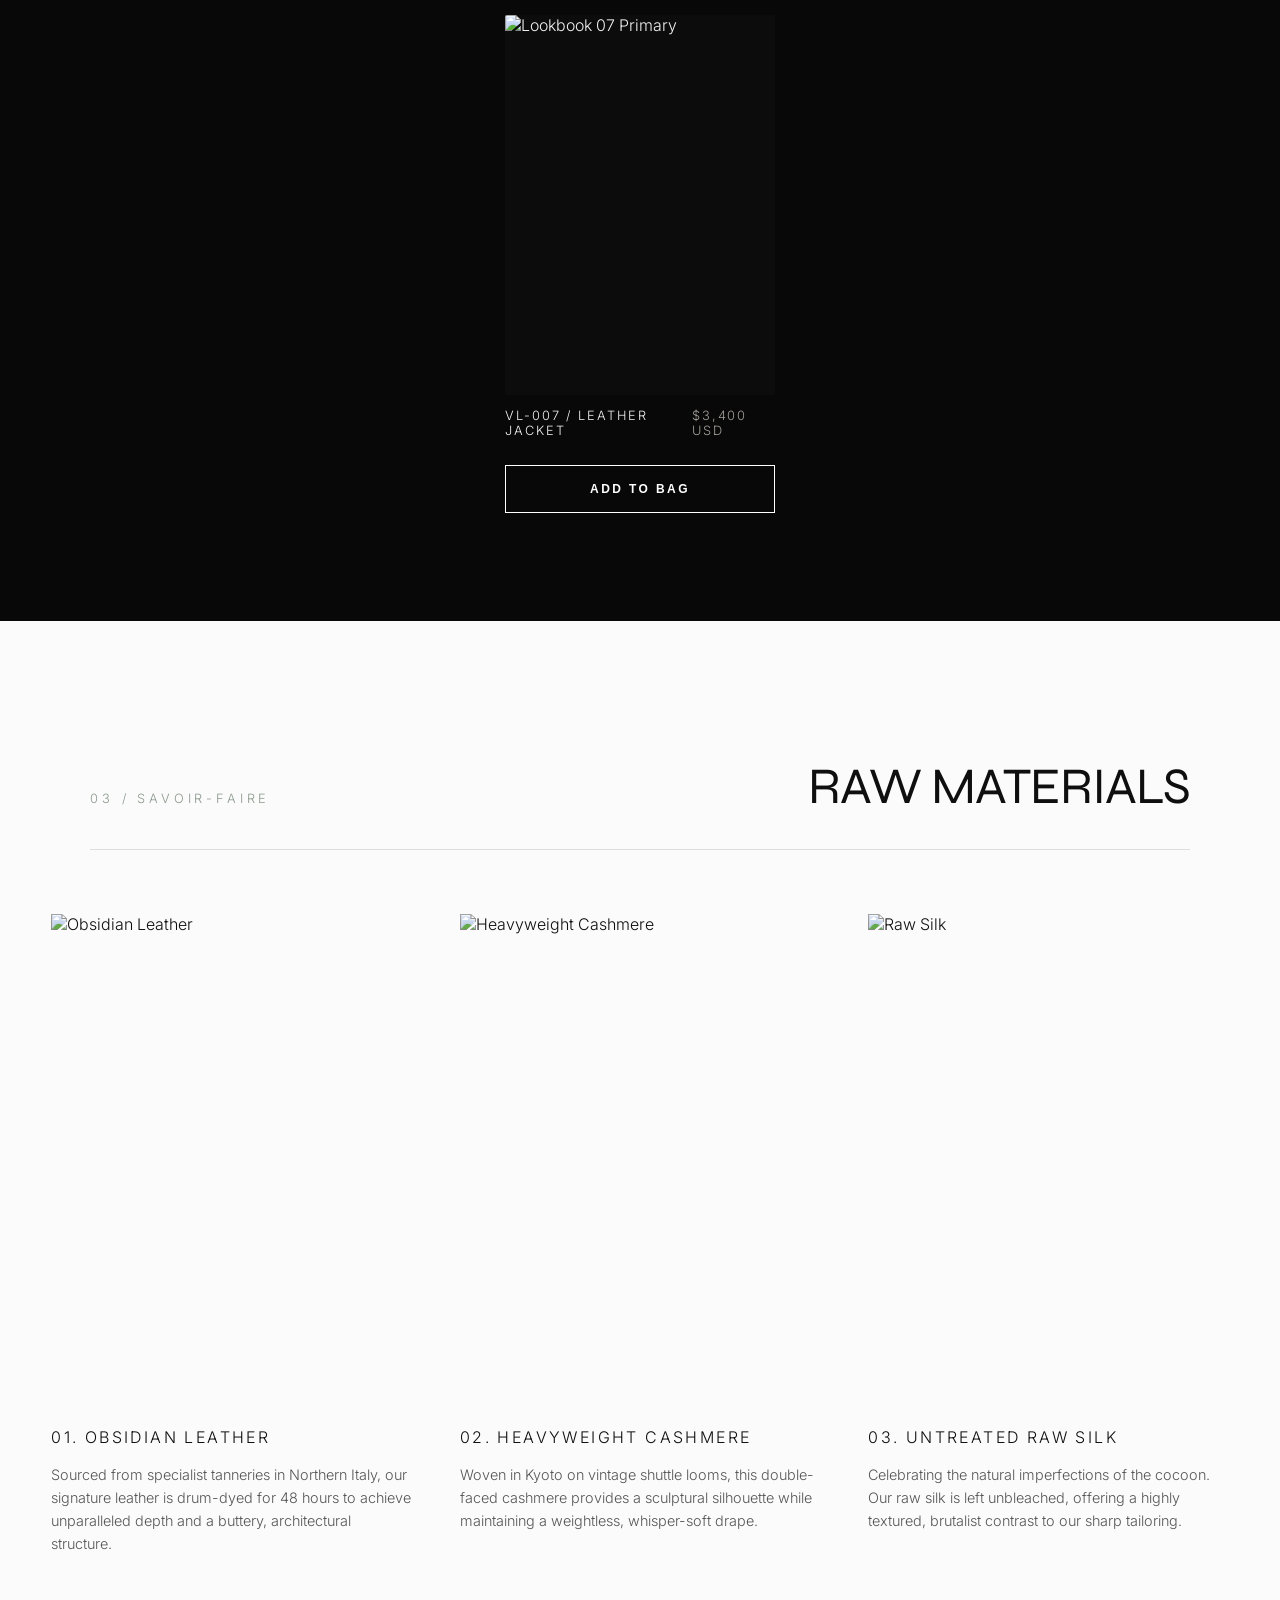
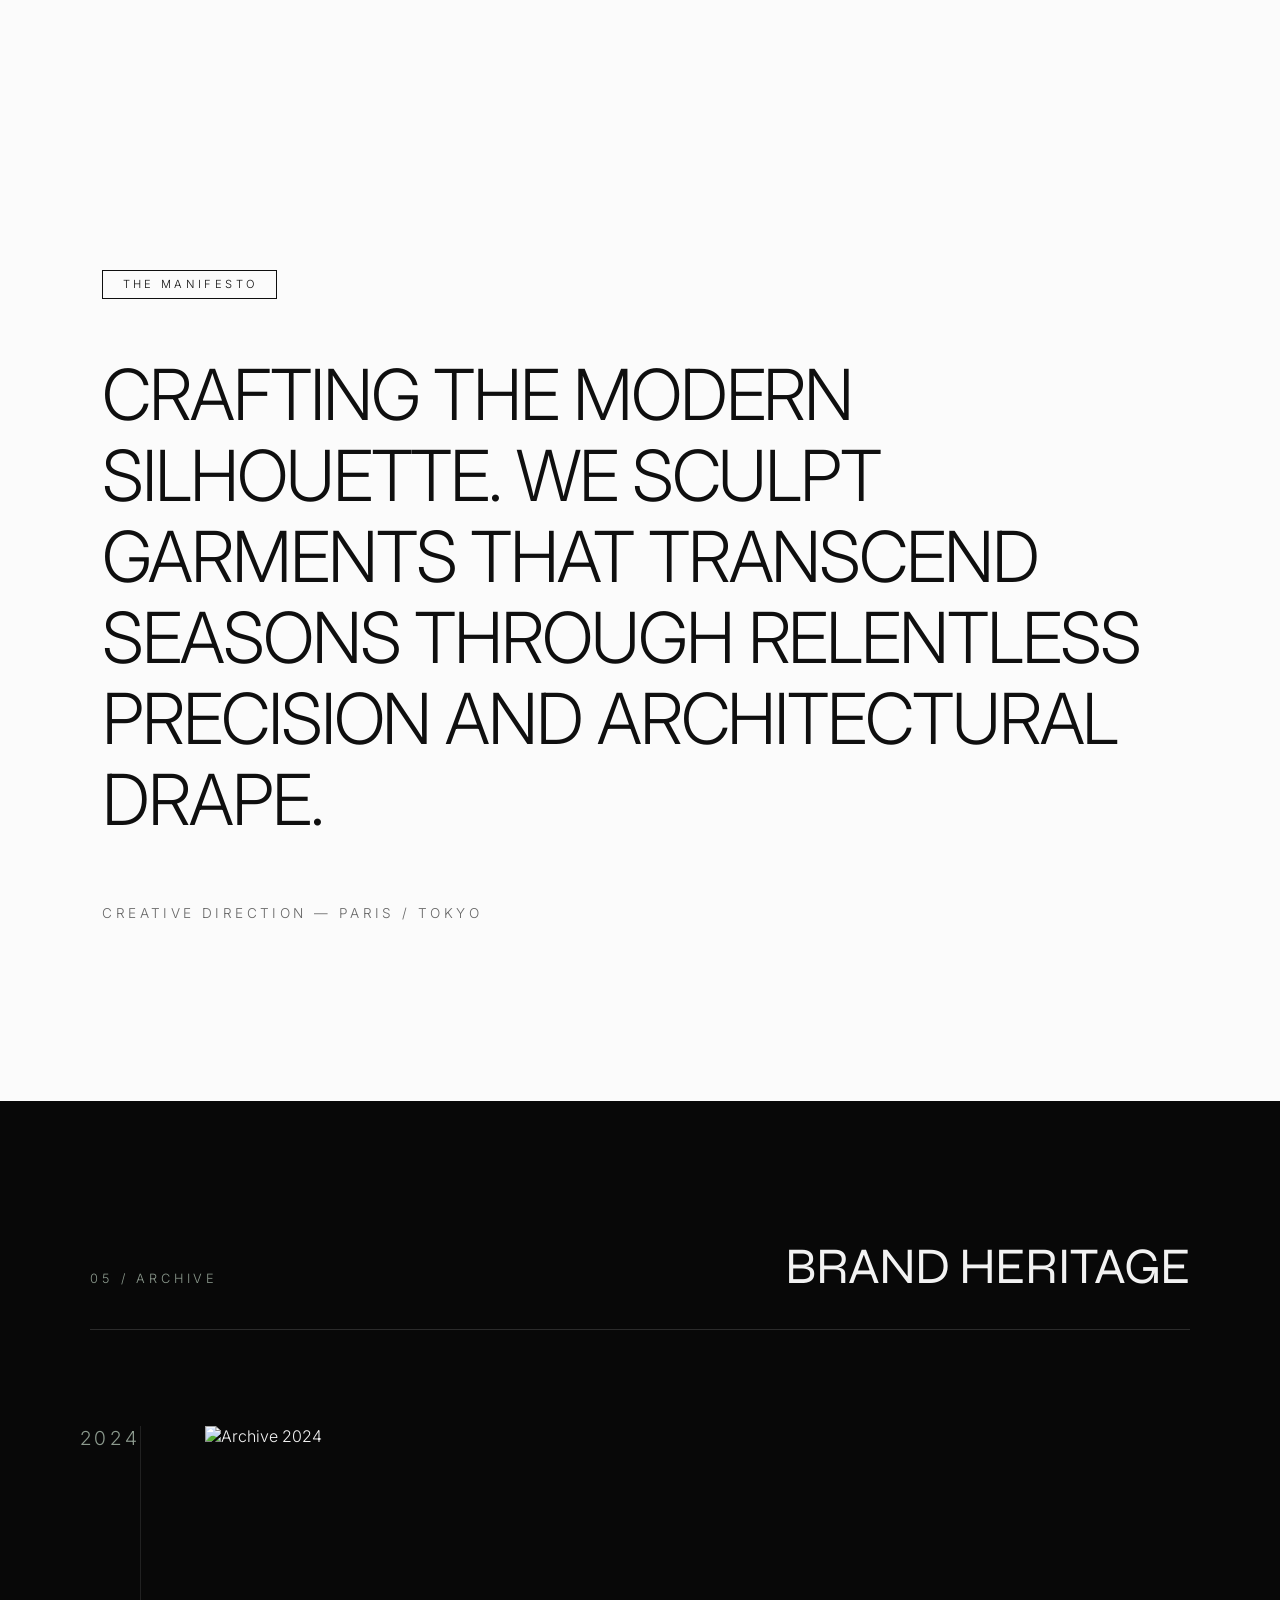
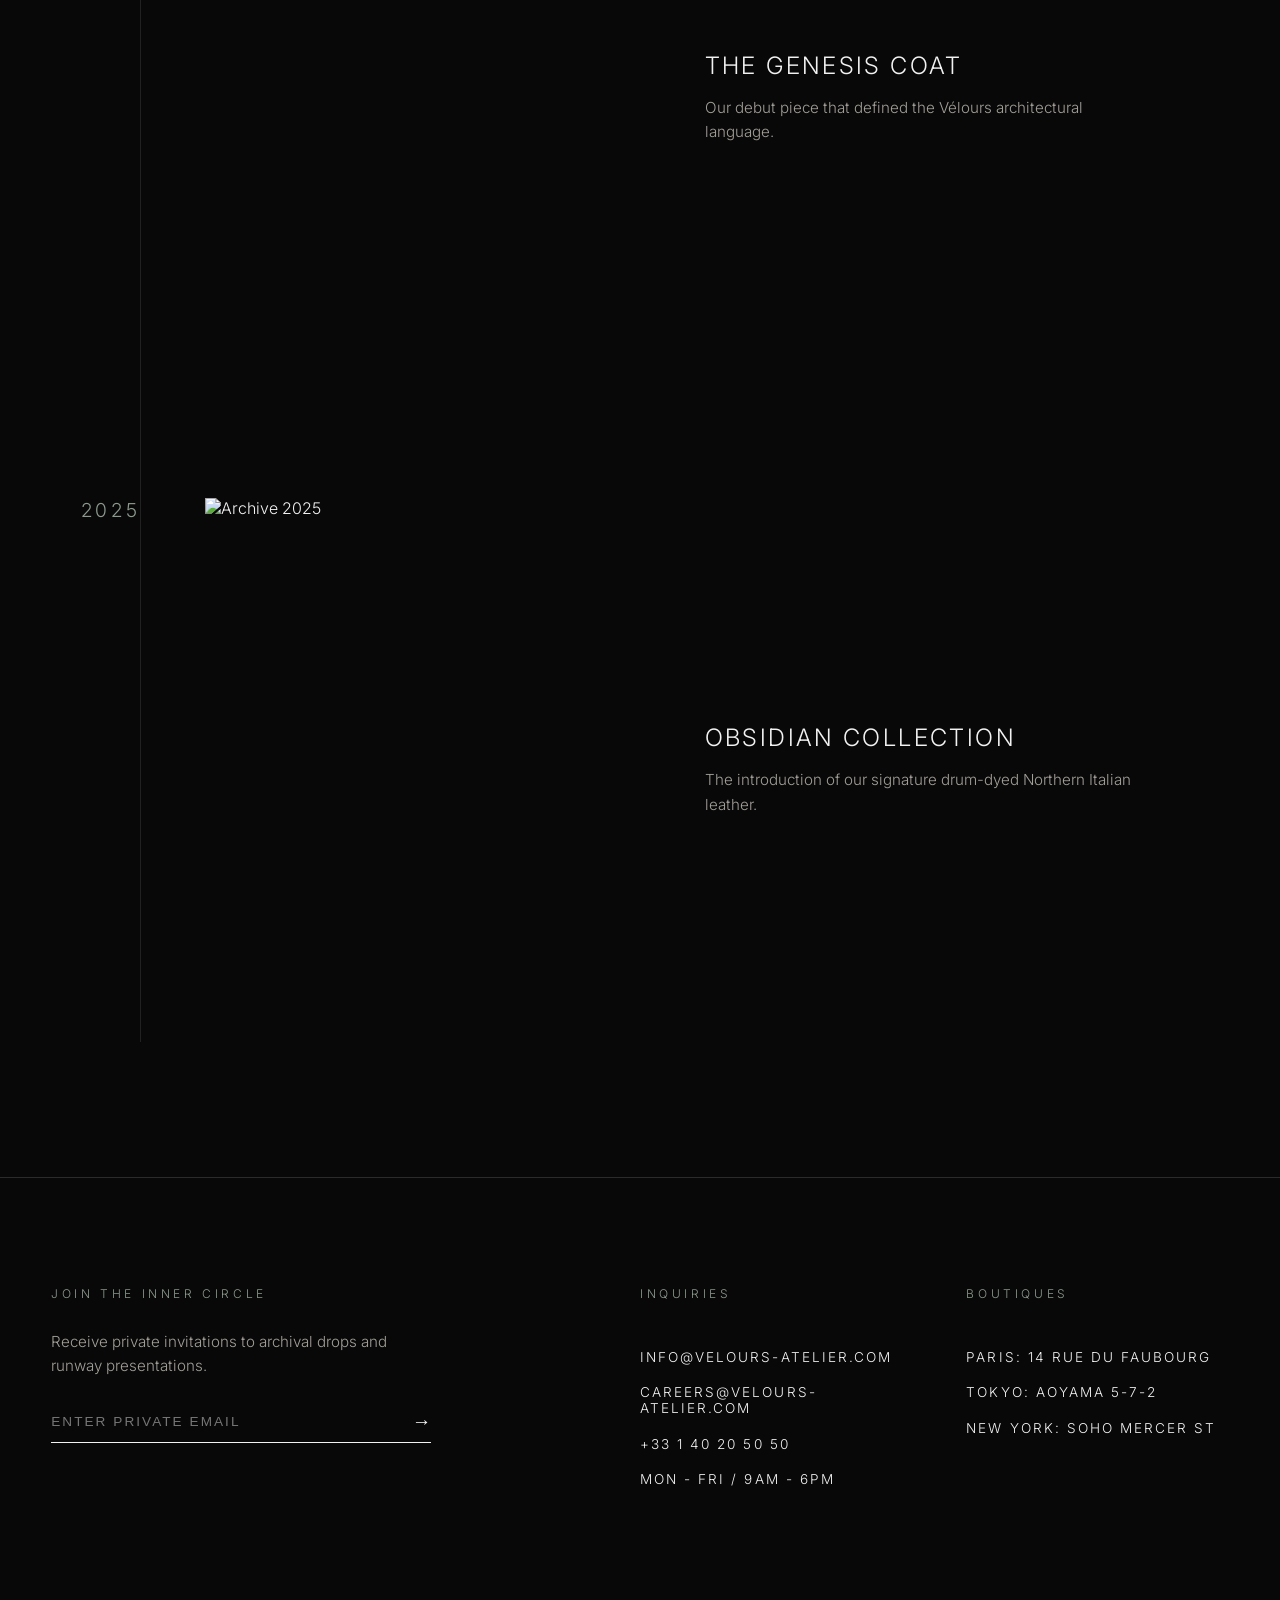
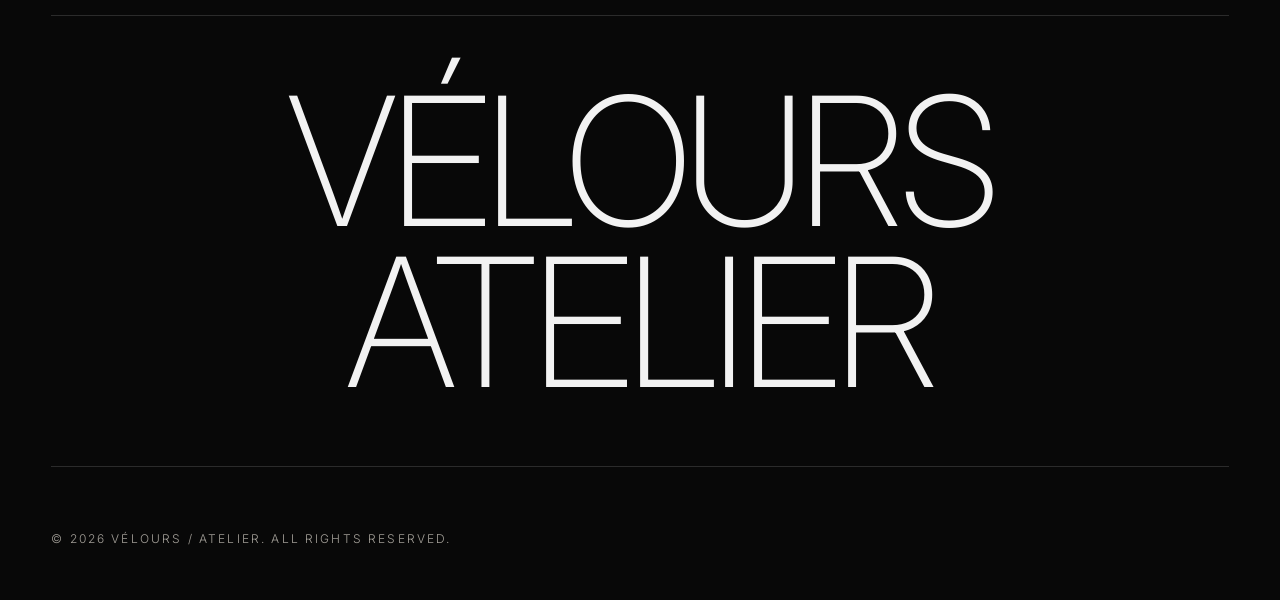
==== commit 199ee9be: "UI styling updates, lookbook masonry refactor, cart logic fixes" ====
--- a/index.html
+++ b/index.html
@@ -15,40 +15,65 @@
     <div id="cursor-dot"></div>
     <div id="cursor-ring"><span id="cursor-text"></span></div>
 
-    <!-- Preloader -->
-    <div id="preloader">
-        <div class="preloader-content">
-            <div class="preloader-brand">VÉLOURS / ATELIER</div>
-            <div class="preloader-counter-wrap">
-                <span id="preloader-counter">00</span>
-            </div>
-        </div>
-        <div class="preloader-curtain"></div>
-    </div>
-
     <!-- Header Navigation -->
     <header class="navbar">
         <div class="nav-brand magnetic" data-cursor="VÉLOURS">VÉLOURS / ATELIER</div>
         <nav class="nav-links">
-            <a href="#collection" class="nav-link magnetic" data-cursor="VIEW">COLLECTION</a>
+            <a href="#campaign" class="nav-link magnetic" data-cursor="VIEW">CAMPAIGN</a>
             <a href="#lookbook" class="nav-link magnetic" data-cursor="VIEW">LOOKBOOK</a>
+            <a href="#craftsmanship" class="nav-link magnetic" data-cursor="VIEW">SAVOIR-FAIRE</a>
             <a href="#atelier" class="nav-link magnetic" data-cursor="VIEW">ATELIER</a>
-            <a href="#contact" class="nav-link magnetic" data-cursor="BAG">BAG [0]</a>
+            <a href="#archive" class="nav-link magnetic" data-cursor="VIEW">ARCHIVE</a>
+            <a href="#cart" id="open-cart-btn" class="nav-link magnetic" data-cursor="BAG">BAG [0]</a>
         </nav>
+        <button class="mobile-nav-toggle" id="mobile-nav-open" aria-label="Open Menu">☰</button>
     </header>
+
+    <!-- Mobile Navigation Drawer -->
+    <div id="mobile-nav-drawer" class="mobile-nav-drawer">
+        <button class="mobile-nav-close" id="mobile-nav-close" aria-label="Close Menu">✕</button>
+        <a href="#campaign" class="mobile-menu-link">CAMPAIGN</a>
+        <a href="#lookbook" class="mobile-menu-link">LOOKBOOK</a>
+        <a href="#craftsmanship" class="mobile-menu-link">SAVOIR-FAIRE</a>
+        <a href="#atelier" class="mobile-menu-link">ATELIER</a>
+        <a href="#archive" class="mobile-menu-link">ARCHIVE</a>
+        <a href="#cart" id="mobile-open-cart-btn" class="mobile-menu-link">BAG</a>
+    </div>
 
     <!-- Main Page Content -->
     <main class="page-content">
         <!-- Hero Section -->
         <section class="hero-section">
+            <div class="hero-bg-waves" aria-hidden="true">
+                <svg viewBox="0 0 1440 900" xmlns="http://www.w3.org/2000/svg" preserveAspectRatio="xMidYMid slice">
+                    <g stroke="rgba(255,255,255,0.035)" fill="none" stroke-width="1">
+                        <path d="M-100 200 C 400 400, 800 -100, 1500 300" />
+                        <path d="M-100 250 C 450 450, 850 -50, 1500 350" />
+                        <path d="M-100 300 C 500 500, 900 0, 1500 400" />
+                        <path d="M-100 350 C 550 550, 950 50, 1500 450" />
+                        <path d="M-100 400 C 600 600, 1000 100, 1500 500" />
+                        <path d="M-100 450 C 650 650, 1050 150, 1500 550" />
+                        <path d="M-100 500 C 700 700, 1100 200, 1500 600" />
+                        <path d="M-100 550 C 750 750, 1150 250, 1500 650" />
+                        <path d="M-100 600 C 800 800, 1200 300, 1500 700" />
+                    </g>
+                    <g stroke="rgba(255,255,255,0.02)" fill="none" stroke-width="1.5">
+                        <path d="M-100 800 C 300 500, 900 900, 1500 400" />
+                        <path d="M-100 850 C 350 550, 950 950, 1500 450" />
+                        <path d="M-100 900 C 400 600, 1000 1000, 1500 500" />
+                        <path d="M-100 950 C 450 650, 1050 1050, 1500 550" />
+                    </g>
+                </svg>
+            </div>
+            <div class="hero-grid" aria-hidden="true"></div>
             <div class="hero-content">
                 <div class="hero-tagline split-reveal">AUTUMN / WINTER 2026 PRESTIGE COLLECTION</div>
                 <div class="hero-title-wrapper">
                     <h1 class="hero-title kinetic-title" data-cursor="KINETIC">VÉLOURS</h1>
                 </div>
                 <div class="hero-subline-wrap">
-                    <p class="hero-subline split-reveal">MINIMALIST ARCHITECTURAL APPAREL ENGINEERED FOR SILENT LUXURY AND BIOMORPHIC PERFECTION</p>
-                    <a href="#collection" class="btn-prestige magnetic" data-cursor="EXPLORE">EXPLORE THE DROP</a>
+                    <p class="hero-subline split-reveal">A PREMIER ATELIER DEFINING THE MODERN UNIFORM. WE CRAFT ARCHITECTURAL GARMENTS USING THE WORLD'S FINEST TEXTILES, ELEVATING EVERYDAY WEAR INTO SCULPTURAL ART.</p>
+                    <a href="#lookbook" class="btn-prestige magnetic" data-cursor="EXPLORE">EXPLORE THE DROP</a>
                 </div>
             </div>
             <div class="scroll-indicator magnetic" data-cursor="SCROLL">
@@ -61,59 +86,140 @@
         <section class="marquee-section">
             <div class="marquee-track" id="velocity-marquee">
                 <div class="marquee-content">
-                    <span>UNCOMPROMISING MATERIALS</span> • <span>TACTILE SILENCE</span> • <span>BIOMORPHIC TAILORING</span> • <span>VÉLOURS ATELIER 2026</span> • 
+                    <span>PRECISION TAILORING</span> • <span>UNCOMPROMISING ELEGANCE</span> • <span>ARCHITECTURAL SILHOUETTES</span> • <span>VÉLOURS ATELIER</span> • 
                 </div>
                 <div class="marquee-content">
-                    <span>UNCOMPROMISING MATERIALS</span> • <span>TACTILE SILENCE</span> • <span>BIOMORPHIC TAILORING</span> • <span>VÉLOURS ATELIER 2026</span> • 
-                </div>
+                    <span>PRECISION TAILORING</span> • <span>UNCOMPROMISING ELEGANCE</span> • <span>ARCHITECTURAL SILHOUETTES</span> • <span>VÉLOURS ATELIER</span> • 
+                </div>
+            </div>
+        </section>
+
+        <!-- The Campaign / Editorial Film Section -->
+        <section id="campaign" class="campaign-section">
+            <div class="campaign-media">
+                <div class="media-container fade-switch">
+                    <img src="https://images.unsplash.com/photo-1592878904946-b3cd8ae243d0?auto=format&fit=crop&w=2000&q=80" alt="Campaign Image">
+                </div>
+            </div>
+            <div class="campaign-overlay"></div>
+            <div class="campaign-content">
+                <span class="section-num">01 / CAMPAIGN</span>
+                <h2 class="campaign-title kinetic-title" data-cursor="WATCH">AW26<br>EDITORIAL</h2>
             </div>
         </section>
 
         <!-- Editorial / Lookbook Grid Section (Spotlight Dimming + Clip-Path Wipe) -->
         <section id="lookbook" class="lookbook-section">
             <div class="section-header">
-                <span class="section-num">01 / LOOKBOOK</span>
-                <h2 class="section-title kinetic-heading">ARCHIVAL SILHOUETTES</h2>
+                <span class="section-num">02 / LOOKBOOK</span>
+                <h2 class="section-title">ARCHIVAL SILHOUETTES</h2>
             </div>
             <div class="lookbook-grid spotlight-grid">
-                <div class="lookbook-item item-large reveal-card spotlight-item" data-cursor="EXPLORE">
-                    <div class="image-wrapper clip-switch">
+                <div class="lookbook-item reveal-card spotlight-item" data-cursor="EXPLORE">
+                    <div class="image-wrapper fade-switch">
                         <img class="img-primary" src="https://images.unsplash.com/photo-1617137984095-74e4e5e3613f?auto=format&fit=crop&w=1200&q=80" alt="Lookbook 01 Primary" loading="lazy">
-                        <img class="img-secondary" src="https://images.unsplash.com/photo-1507679799987-c73779587ccf?auto=format&fit=crop&w=1200&q=80" alt="Lookbook 01 Secondary" loading="lazy">
-                    </div>
-                    <div class="item-meta">
-                        <span class="item-code">VL-001 / OBSIDIAN WOOL COAT</span>
+                        <a href="product.html?id=VL-001&img=https%3A%2F%2Fimages.unsplash.com%2Fphoto-1617137984095-74e4e5e3613f%3Fauto%3Dformat%26fit%3Dcrop%26w%3D1200%26q%3D80" class="btn-view-product">VIEW PRODUCT</a>
+                    </div>
+                    <div class="item-meta">
+                        <span class="item-code">VL-001 / OBSIDIAN COAT</span>
                         <span class="item-price">$1,850 USD</span>
                     </div>
-                </div>
-                <div class="lookbook-item item-medium offset-top reveal-card spotlight-item" data-cursor="EXPLORE">
-                    <div class="image-wrapper clip-switch">
+                    <button class="add-to-bag">ADD TO BAG</button>
+                </div>
+                <div class="lookbook-item reveal-card spotlight-item" data-cursor="EXPLORE">
+                    <div class="image-wrapper fade-switch">
                         <img class="img-primary" src="https://images.unsplash.com/photo-1506794778202-cad84cf45f1d?auto=format&fit=crop&w=800&q=80" alt="Lookbook 02 Primary" loading="lazy">
-                        <img class="img-secondary" src="https://images.unsplash.com/photo-1516826957135-700dedea698c?auto=format&fit=crop&w=800&q=80" alt="Lookbook 02 Secondary" loading="lazy">
-                    </div>
-                    <div class="item-meta">
-                        <span class="item-code">VL-002 / DOUBLE-BREASTED BLAZER</span>
+                        <a href="product.html?id=VL-002&img=https%3A%2F%2Fimages.unsplash.com%2Fphoto-1506794778202-cad84cf45f1d%3Fauto%3Dformat%26fit%3Dcrop%26w%3D800%26q%3D80" class="btn-view-product">VIEW PRODUCT</a>
+                    </div>
+                    <div class="item-meta">
+                        <span class="item-code">VL-002 / BLAZER</span>
                         <span class="item-price">$1,350 USD</span>
                     </div>
-                </div>
-                <div class="lookbook-item item-medium reveal-card spotlight-item" data-cursor="EXPLORE">
-                    <div class="image-wrapper clip-switch">
+                    <button class="add-to-bag">ADD TO BAG</button>
+                </div>
+                <div class="lookbook-item reveal-card spotlight-item" data-cursor="EXPLORE">
+                    <div class="image-wrapper fade-switch">
                         <img class="img-primary" src="https://images.unsplash.com/photo-1519085360753-af0119f7cbe7?auto=format&fit=crop&w=800&q=80" alt="Lookbook 03 Primary" loading="lazy">
-                        <img class="img-secondary" src="https://images.unsplash.com/photo-1492562080023-ab3db95bfbce?auto=format&fit=crop&w=800&q=80" alt="Lookbook 03 Secondary" loading="lazy">
-                    </div>
-                    <div class="item-meta">
-                        <span class="item-code">VL-003 / MINIMALIST CASHMERE KNIT</span>
+                        <a href="product.html?id=VL-003&img=https%3A%2F%2Fimages.unsplash.com%2Fphoto-1519085360753-af0119f7cbe7%3Fauto%3Dformat%26fit%3Dcrop%26w%3D800%26q%3D80" class="btn-view-product">VIEW PRODUCT</a>
+                    </div>
+                    <div class="item-meta">
+                        <span class="item-code">VL-003 / CASHMERE KNIT</span>
                         <span class="item-price">$720 USD</span>
                     </div>
-                </div>
-                <div class="lookbook-item item-large offset-top reveal-card spotlight-item" data-cursor="EXPLORE">
-                    <div class="image-wrapper clip-switch">
+                    <button class="add-to-bag">ADD TO BAG</button>
+                </div>
+                <div class="lookbook-item reveal-card spotlight-item" data-cursor="EXPLORE">
+                    <div class="image-wrapper fade-switch">
                         <img class="img-primary" src="https://images.unsplash.com/photo-1500648767791-00dcc994a43e?auto=format&fit=crop&w=1200&q=80" alt="Lookbook 04 Primary" loading="lazy">
-                        <img class="img-secondary" src="https://images.unsplash.com/photo-1552374196-1ab2a1c593e8?auto=format&fit=crop&w=1200&q=80" alt="Lookbook 04 Secondary" loading="lazy">
-                    </div>
-                    <div class="item-meta">
-                        <span class="item-code">VL-004 / COCOON ARCHITECTURAL TRENCH</span>
+                        <a href="product.html?id=VL-004&img=https%3A%2F%2Fimages.unsplash.com%2Fphoto-1500648767791-00dcc994a43e%3Fauto%3Dformat%26fit%3Dcrop%26w%3D1200%26q%3D80" class="btn-view-product">VIEW PRODUCT</a>
+                    </div>
+                    <div class="item-meta">
+                        <span class="item-code">VL-004 / TRENCH</span>
                         <span class="item-price">$2,100 USD</span>
+                    </div>
+                    <button class="add-to-bag">ADD TO BAG</button>
+                </div>
+                <div class="lookbook-item reveal-card spotlight-item" data-cursor="EXPLORE">
+                    <div class="image-wrapper fade-switch">
+                        <img class="img-primary" src="https://images.unsplash.com/photo-1552374196-1ab2a1c593e8?auto=format&fit=crop&w=800&q=80" alt="Lookbook 05 Primary" loading="lazy">
+                        <a href="product.html?id=VL-005&img=https%3A%2F%2Fimages.unsplash.com%2Fphoto-1552374196-1ab2a1c593e8%3Fauto%3Dformat%26fit%3Dcrop%26w%3D800%26q%3D80" class="btn-view-product">VIEW PRODUCT</a>
+                    </div>
+                    <div class="item-meta">
+                        <span class="item-code">VL-005 / SILK SHIRT</span>
+                        <span class="item-price">$890 USD</span>
+                    </div>
+                    <button class="add-to-bag">ADD TO BAG</button>
+                </div>
+                <div class="lookbook-item reveal-card spotlight-item" data-cursor="EXPLORE">
+                    <div class="image-wrapper fade-switch">
+                        <img class="img-primary" src="https://images.unsplash.com/photo-1492562080023-ab3db95bfbce?auto=format&fit=crop&w=800&q=80" alt="Lookbook 06 Primary" loading="lazy">
+                        <a href="product.html?id=VL-006&img=https%3A%2F%2Fimages.unsplash.com%2Fphoto-1492562080023-ab3db95bfbce%3Fauto%3Dformat%26fit%3Dcrop%26w%3D800%26q%3D80" class="btn-view-product">VIEW PRODUCT</a>
+                    </div>
+                    <div class="item-meta">
+                        <span class="item-code">VL-006 / TAILORED TROUSER</span>
+                        <span class="item-price">$640 USD</span>
+                    </div>
+                    <button class="add-to-bag">ADD TO BAG</button>
+                </div>
+                <div class="lookbook-item reveal-card spotlight-item" data-cursor="EXPLORE">
+                    <div class="image-wrapper fade-switch">
+                        <img class="img-primary" src="https://images.unsplash.com/photo-1520975954732-35dd22299614?auto=format&fit=crop&w=1200&q=80" alt="Lookbook 07 Primary" loading="lazy">
+                        <a href="product.html?id=VL-007&img=https%3A%2F%2Fimages.unsplash.com%2Fphoto-1520975954732-35dd22299614%3Fauto%3Dformat%26fit%3Dcrop%26w%3D1200%26q%3D80" class="btn-view-product">VIEW PRODUCT</a>
+                    </div>
+                    <div class="item-meta">
+                        <span class="item-code">VL-007 / LEATHER JACKET</span>
+                        <span class="item-price">$3,400 USD</span>
+                    </div>
+                    <button class="add-to-bag">ADD TO BAG</button>
+                </div>
+            </div>
+        </section>
+        <!-- Savoir-Faire (Craftsmanship) Section -->
+        <section id="craftsmanship" class="craftsmanship-section">
+            <div class="section-header">
+                <span class="section-num">03 / SAVOIR-FAIRE</span>
+                <h2 class="section-title">RAW MATERIALS</h2>
+            </div>
+            <div class="craftsmanship-grid">
+                <div class="craft-item reveal-card" data-cursor="OBSIDIAN">
+                    <img src="https://images.unsplash.com/photo-1551028719-00167b16eac5?auto=format&fit=crop&w=800&q=80" alt="Obsidian Leather" loading="lazy">
+                    <div class="craft-info">
+                        <h3>01. OBSIDIAN LEATHER</h3>
+                        <p>Sourced from specialist tanneries in Northern Italy, our signature leather is drum-dyed for 48 hours to achieve unparalleled depth and a buttery, architectural structure.</p>
+                    </div>
+                </div>
+                <div class="craft-item reveal-card" data-cursor="CASHMERE">
+                    <img src="https://images.unsplash.com/photo-1620799140408-edc6dcb6d633?auto=format&fit=crop&w=800&q=80" alt="Heavyweight Cashmere" loading="lazy">
+                    <div class="craft-info">
+                        <h3>02. HEAVYWEIGHT CASHMERE</h3>
+                        <p>Woven in Kyoto on vintage shuttle looms, this double-faced cashmere provides a sculptural silhouette while maintaining a weightless, whisper-soft drape.</p>
+                    </div>
+                </div>
+                <div class="craft-item reveal-card" data-cursor="RAW SILK">
+                    <img src="https://images.unsplash.com/photo-1620799139834-6b8f844fbe61?auto=format&fit=crop&w=800&q=80" alt="Raw Silk" loading="lazy">
+                    <div class="craft-info">
+                        <h3>03. UNTREATED RAW SILK</h3>
+                        <p>Celebrating the natural imperfections of the cocoon. Our raw silk is left unbleached, offering a highly textured, brutalist contrast to our sharp tailoring.</p>
                     </div>
                 </div>
             </div>
@@ -123,92 +229,37 @@
         <section id="atelier" class="philosophy-section">
             <div class="philosophy-clip-container">
                 <div class="philosophy-inner">
-                    <div class="philosophy-badge">THE REVELATION</div>
+                    <div class="philosophy-badge">THE MANIFESTO</div>
                     <h2 class="philosophy-quote split-words kinetic-scroll">
-                        TRUE LUXURY IS NOT LOUD. IT IS THE TACTILE FREQUENCY OF PURE CASHMERE AND THE KINETIC GEOMETRY OF PERFECTION.
+                        CRAFTING THE MODERN SILHOUETTE. WE SCULPT GARMENTS THAT TRANSCEND SEASONS THROUGH RELENTLESS PRECISION AND ARCHITECTURAL DRAPE.
                     </h2>
-                    <div class="philosophy-author">ATELIER DIRECTEUR CRÉATIF — PARIS / TOKYO</div>
-                </div>
-            </div>
-        </section>
-
-        <!-- E-Commerce Collection Grid (Spotlight Dimming + Clip-Path Wipe + Elastic Size Badges) -->
-        <section id="collection" class="collection-section">
-            <div class="section-header dark">
-                <span class="section-num">02 / COLLECTION</span>
-                <h2 class="section-title kinetic-heading">CURATED ARTIFACTS</h2>
-            </div>
-            <div class="collection-grid spotlight-grid">
-                <div class="product-card reveal-card spotlight-item" data-cursor="VIEW CARD">
-                    <div class="product-img-box clip-switch">
-                        <img class="img-primary" src="https://images.unsplash.com/photo-1520975954732-35dd22299614?auto=format&fit=crop&w=700&q=80" alt="Obsidian Leather Aviator Jacket" loading="lazy">
-                        <img class="img-secondary" src="https://images.unsplash.com/photo-1551028719-00167b16eac5?auto=format&fit=crop&w=700&q=80" alt="Obsidian Leather Detail" loading="lazy">
-                        <div class="product-sizes">
-                            <span class="size-pill magnetic">46</span>
-                            <span class="size-pill magnetic">48</span>
-                            <span class="size-pill magnetic">50</span>
-                            <span class="size-pill magnetic">52</span>
-                        </div>
-                    </div>
-                    <div class="product-info">
-                        <h3>OBSIDIAN LEATHER AVIATOR JACKET</h3>
-                        <div class="product-price">$2,400 USD</div>
-                    </div>
-                    <button class="add-to-bag magnetic">ADD TO BAG</button>
-                </div>
-
-                <div class="product-card reveal-card spotlight-item" data-cursor="VIEW CARD">
-                    <div class="product-img-box clip-switch">
-                        <img class="img-primary" src="https://images.unsplash.com/photo-1617127365659-c47fa864d8bc?auto=format&fit=crop&w=700&q=80" alt="Heavyweight Raw Denim Trouser" loading="lazy">
-                        <img class="img-secondary" src="https://images.unsplash.com/photo-1541099649105-f69ad21f3246?auto=format&fit=crop&w=700&q=80" alt="Denim Detail" loading="lazy">
-                        <div class="product-sizes">
-                            <span class="size-pill magnetic">46</span>
-                            <span class="size-pill magnetic">48</span>
-                            <span class="size-pill magnetic">50</span>
-                            <span class="size-pill magnetic">52</span>
-                        </div>
-                    </div>
-                    <div class="product-info">
-                        <h3>HEAVYWEIGHT RAW DENIM TROUSER</h3>
-                        <div class="product-price">$580 USD</div>
-                    </div>
-                    <button class="add-to-bag magnetic">ADD TO BAG</button>
-                </div>
-
-                <div class="product-card reveal-card spotlight-item" data-cursor="VIEW CARD">
-                    <div class="product-img-box clip-switch">
-                        <img class="img-primary" src="https://images.unsplash.com/photo-1552374196-1ab2a1c593e8?auto=format&fit=crop&w=700&q=80" alt="Architectural Cashmere Overcoat" loading="lazy">
-                        <img class="img-secondary" src="https://images.unsplash.com/photo-1507679799987-c73779587ccf?auto=format&fit=crop&w=700&q=80" alt="Overcoat Detail" loading="lazy">
-                        <div class="product-sizes">
-                            <span class="size-pill magnetic">46</span>
-                            <span class="size-pill magnetic">48</span>
-                            <span class="size-pill magnetic">50</span>
-                            <span class="size-pill magnetic">52</span>
-                        </div>
-                    </div>
-                    <div class="product-info">
-                        <h3>ARCHITECTURAL CASHMERE OVERCOAT</h3>
-                        <div class="product-price">$1,950 USD</div>
-                    </div>
-                    <button class="add-to-bag magnetic">ADD TO BAG</button>
-                </div>
-
-                <div class="product-card reveal-card spotlight-item" data-cursor="VIEW CARD">
-                    <div class="product-img-box clip-switch">
-                        <img class="img-primary" src="https://images.unsplash.com/photo-1492562080023-ab3db95bfbce?auto=format&fit=crop&w=700&q=80" alt="Pleated Tailored Wool Trouser" loading="lazy">
-                        <img class="img-secondary" src="https://images.unsplash.com/photo-1624378439575-d8705ad7ae80?auto=format&fit=crop&w=700&q=80" alt="Wool Trouser Detail" loading="lazy">
-                        <div class="product-sizes">
-                            <span class="size-pill magnetic">46</span>
-                            <span class="size-pill magnetic">48</span>
-                            <span class="size-pill magnetic">50</span>
-                            <span class="size-pill magnetic">52</span>
-                        </div>
-                    </div>
-                    <div class="product-info">
-                        <h3>PLEATED TAILORED WOOL TROUSER</h3>
-                        <div class="product-price">$640 USD</div>
-                    </div>
-                    <button class="add-to-bag magnetic">ADD TO BAG</button>
+                    <div class="philosophy-author">CREATIVE DIRECTION — PARIS / TOKYO</div>
+                </div>
+            </div>
+        </section>
+
+        <!-- The Archive / Historical Timeline Section -->
+        <section id="archive" class="archive-section">
+            <div class="section-header">
+                <span class="section-num">05 / ARCHIVE</span>
+                <h2 class="section-title">BRAND HERITAGE</h2>
+            </div>
+            <div class="archive-timeline">
+                <div class="timeline-item reveal-card" data-cursor="2024">
+                    <div class="timeline-year">2024</div>
+                    <img src="https://images.unsplash.com/photo-1507679799987-c73779587ccf?auto=format&fit=crop&w=800&q=80" alt="Archive 2024" loading="lazy">
+                    <div class="timeline-info">
+                        <h3>THE GENESIS COAT</h3>
+                        <p>Our debut piece that defined the Vélours architectural language.</p>
+                    </div>
+                </div>
+                <div class="timeline-item reveal-card" data-cursor="2025">
+                    <div class="timeline-year">2025</div>
+                    <img src="https://images.unsplash.com/photo-1551028719-00167b16eac5?auto=format&fit=crop&w=800&q=80" alt="Archive 2025" loading="lazy">
+                    <div class="timeline-info">
+                        <h3>OBSIDIAN COLLECTION</h3>
+                        <p>The introduction of our signature drum-dyed Northern Italian leather.</p>
+                    </div>
                 </div>
             </div>
         </section>
@@ -225,11 +276,11 @@
                     </form>
                 </div>
                 <div class="footer-col links-col">
-                    <h4>ATELIER</h4>
-                    <a href="#" class="magnetic">MANIFESTO</a>
-                    <a href="#" class="magnetic">SUSTAINABILITY</a>
-                    <a href="#" class="magnetic">PRESS ROOM</a>
-                    <a href="#" class="magnetic">CLIENT SERVICES</a>
+                    <h4>INQUIRIES</h4>
+                    <span>INFO@VELOURS-ATELIER.COM</span>
+                    <span>CAREERS@VELOURS-ATELIER.COM</span>
+                    <span>+33 1 40 20 50 50</span>
+                    <span>MON - FRI / 9AM - 6PM</span>
                 </div>
                 <div class="footer-col links-col">
                     <h4>BOUTIQUES</h4>
@@ -243,11 +294,29 @@
             </div>
             <div class="footer-bottom">
                 <span>© 2026 VÉLOURS / ATELIER. ALL RIGHTS RESERVED.</span>
-                <span>DESIGNED WITH KINETIC TYPOGRAPHY ARCHITECTURE</span>
             </div>
         </footer>
     </main>
 
+    <!-- Shopping Bag Slide-out Panel -->
+    <div class="cart-overlay" id="cart-overlay"></div>
+    <div id="cart-panel" class="cart-panel">
+        <div class="cart-header">
+            <h3>YOUR BAG</h3>
+            <button id="close-cart" class="magnetic" data-cursor="CLOSE">✕</button>
+        </div>
+        <div class="cart-items" id="cart-items-container" data-lenis-prevent>
+            <div class="empty-cart-msg">Your bag is currently empty.</div>
+        </div>
+        <div class="cart-footer">
+            <div class="cart-subtotal">
+                <span>SUBTOTAL</span>
+                <span id="cart-total-price">$0 USD</span>
+            </div>
+            <div class="cart-shipping-note">Complimentary global shipping and returns on all orders.</div>
+            <button class="btn-checkout magnetic" data-cursor="SECURE">PROCEED TO SECURE CHECKOUT</button>
+        </div>
+    </div>
     <!-- Motion Engine CDNs: GSAP, ScrollTrigger, CustomEase, Lenis -->
     <script src="https://cdnjs.cloudflare.com/ajax/libs/gsap/3.12.5/gsap.min.js"></script>
     <script src="https://cdnjs.cloudflare.com/ajax/libs/gsap/3.12.5/ScrollTrigger.min.js"></script>
--- a/style.css
+++ b/style.css
@@ -19,7 +19,6 @@
     margin: 0;
     padding: 0;
     box-sizing: border-box;
-    cursor: none !important;
 }
 
 html, body {
@@ -134,6 +133,7 @@
     pointer-events: none;
     z-index: 9999;
     transform: translate(-50%, -50%);
+    mix-blend-mode: difference;
 }
 
 #cursor-ring {
@@ -150,6 +150,7 @@
     display: flex;
     align-items: center;
     justify-content: center;
+    mix-blend-mode: difference;
     transition: width 0.35s cubic-bezier(0.16, 1, 0.3, 1), 
                 height 0.35s cubic-bezier(0.16, 1, 0.3, 1), 
                 background-color 0.35s ease, 
@@ -201,6 +202,16 @@
     align-items: center;
     z-index: 100;
     mix-blend-mode: difference;
+    transition: padding 0.4s ease, background-color 0.4s ease, backdrop-filter 0.4s ease, border-color 0.4s ease;
+}
+
+.navbar.scrolled {
+    mix-blend-mode: normal;
+    background-color: rgba(8, 8, 8, 0.88);
+    backdrop-filter: blur(14px);
+    -webkit-backdrop-filter: blur(14px);
+    padding: 1.2rem 4%;
+    border-bottom: 1px solid rgba(255, 255, 255, 0.1);
 }
 
 .nav-brand {
@@ -252,13 +263,79 @@
     flex-direction: column;
     justify-content: space-between;
     border-bottom: 1px solid var(--border-dark);
+    overflow: hidden;
+}
+
+.hero-bg-waves {
+    position: absolute;
+    top: 0;
+    left: 0;
+    width: 100%;
+    height: 100%;
+    z-index: 0;
+    pointer-events: none;
+    opacity: 0.8;
+}
+
+.hero-bg-waves svg {
+    width: 100%;
+    height: 100%;
+}
+
+.hero-bg-waves path {
+    stroke-dasharray: 2500;
+    stroke-dashoffset: 2500;
+    animation: drawPath 18s cubic-bezier(0.4, 0, 0.2, 1) infinite alternate;
+}
+
+.hero-bg-waves g:nth-child(2) path {
+    animation-duration: 24s;
+    animation-direction: alternate-reverse;
+}
+
+@keyframes drawPath {
+    0% {
+        stroke-dashoffset: 2500;
+        opacity: 0;
+    }
+    20% {
+        opacity: 1;
+    }
+    80% {
+        opacity: 1;
+    }
+    100% {
+        stroke-dashoffset: 0;
+        opacity: 0.1;
+    }
+}
+
+.hero-grid {
+    position: absolute;
+    top: 0;
+    left: 0;
+    width: 100%;
+    height: 100%;
+    pointer-events: none;
+    z-index: 1;
+    background-size: 80px 80px;
+    background-image: 
+        linear-gradient(to right, rgba(255, 255, 255, 0.03) 1px, transparent 1px),
+        linear-gradient(to bottom, rgba(255, 255, 255, 0.03) 1px, transparent 1px);
+    mask-image: radial-gradient(circle at center, black 10%, transparent 85%);
+    -webkit-mask-image: radial-gradient(circle at center, black 10%, transparent 85%);
+}
+
+.hero-content {
+    position: relative;
+    z-index: 2;
 }
 
 .hero-tagline {
     font-size: 0.75rem;
     letter-spacing: 0.3em;
     color: var(--accent-sage);
-    margin-bottom: 2rem;
+    margin-bottom: 3.5rem;
 }
 
 .hero-title-wrapper {
@@ -315,6 +392,8 @@
 }
 
 .scroll-indicator {
+    position: relative;
+    z-index: 2;
     display: flex;
     align-items: center;
     gap: 1rem;
@@ -392,15 +471,8 @@
                 transform 0.5s cubic-bezier(0.16, 1, 0.3, 1);
 }
 
-.spotlight-grid:hover .spotlight-item:not(:hover) {
-    opacity: 0.28;
-    filter: grayscale(100%) blur(2px);
-    transform: scale(0.985);
-}
-
 .spotlight-grid .spotlight-item:hover {
     opacity: 1;
-    filter: grayscale(0%) blur(0px);
     z-index: 5;
 }
 
@@ -427,16 +499,7 @@
 }
 
 .clip-switch .img-secondary {
-    position: absolute;
-    top: 0;
-    left: 0;
-    z-index: 2;
-    clip-path: polygon(0 0, 0 0, 0 100%, 0 100%);
-    transition: clip-path 0.75s cubic-bezier(0.77, 0, 0.175, 1), transform 1.2s cubic-bezier(0.16, 1, 0.3, 1);
-}
-
-.spotlight-item:hover .clip-switch .img-secondary {
-    clip-path: polygon(0 0, 100% 0, 100% 100%, 0 100%);
+    display: none;
 }
 
 .spotlight-item:hover .clip-switch img {
@@ -444,19 +507,61 @@
 }
 
 /* ==========================================================================
+   FADE CROSSFADE DUAL IMAGE SWITCH SYSTEM (CINEMATIC)
+   ========================================================================== */
+.fade-switch {
+    position: relative;
+    width: 100%;
+    height: 100%;
+    overflow: hidden;
+    background-color: #0c0c0c;
+    border-radius: 2px;
+}
+
+.fade-switch img {
+    width: 100%;
+    height: 100%;
+    object-fit: cover;
+    transition: transform 1.2s cubic-bezier(0.16, 1, 0.3, 1), opacity 0.8s ease;
+}
+
+.fade-switch .img-primary {
+    position: relative;
+    z-index: 1;
+    opacity: 1;
+    transform: scale(1);
+}
+
+.fade-switch .img-secondary {
+    display: none;
+}
+
+.spotlight-item:hover .fade-switch .img-primary {
+    transform: scale(1.04);
+}
+
+/* ==========================================================================
    LOOKBOOK SECTION
    ========================================================================== */
 .lookbook-section {
-    padding: 10vh 4% 15vh;
+    padding: 8vh 4% 12vh;
+    width: 100%;
+    box-sizing: border-box;
+    overflow-x: hidden;
 }
 
 .section-header {
     display: flex;
     justify-content: space-between;
     align-items: baseline;
-    padding-bottom: 3rem;
+    padding-bottom: 2rem;
     border-bottom: 1px solid var(--border-dark);
-    margin-bottom: 6rem;
+    margin-bottom: 4rem;
+    max-width: 1100px;
+    width: 100%;
+    margin-left: auto;
+    margin-right: auto;
+    box-sizing: border-box;
 }
 
 .section-header.dark {
@@ -471,43 +576,53 @@
 
 .section-title {
     font-family: var(--font-display);
-    font-size: clamp(2rem, 5vw, 4.5rem);
+    font-size: clamp(1.8rem, 4vw, 3.5rem);
     font-weight: 600;
     letter-spacing: -0.02em;
     will-change: transform;
 }
 
 .lookbook-grid {
-    display: grid;
-    grid-template-columns: repeat(12, 1fr);
-    gap: 4rem 2rem;
+    display: flex;
+    flex-wrap: wrap;
+    justify-content: center;
+    gap: 2rem;
+    max-width: 1100px;
+    width: 100%;
+    margin: 0 auto;
+    box-sizing: border-box;
 }
 
 .lookbook-item {
     display: flex;
     flex-direction: column;
-    gap: 1.2rem;
-}
-
-.item-large {
-    grid-column: span 7;
-}
-
-.item-medium {
-    grid-column: span 5;
-}
-
-.offset-top {
-    margin-top: 12vh;
+    gap: 0.8rem;
+    flex: 1 1 240px;
+    max-width: 270px;
+    width: 100%;
+    box-sizing: border-box;
 }
 
 .lookbook-item .image-wrapper {
-    aspect-ratio: 4 / 5;
+    width: 100%;
+    height: 380px;
+    max-height: 48vh;
+    aspect-ratio: 3 / 4;
+    overflow: hidden;
+    position: relative;
+}
+
+.lookbook-item .image-wrapper img {
+    width: 100%;
+    height: 100%;
+    object-fit: cover;
 }
 
 .item-meta {
     display: flex;
     justify-content: space-between;
+    align-items: flex-start;
+    min-height: 2.8rem;
     font-size: 0.8rem;
     letter-spacing: 0.15em;
     color: var(--accent-pewter);
@@ -516,6 +631,28 @@
 .item-code {
     color: var(--text-light);
     font-weight: 500;
+}
+
+.add-to-bag {
+    background: transparent;
+    border: 1px solid #FFFFFF !important;
+    color: #FFFFFF !important;
+    padding: 0.85rem 1.5rem;
+    font-size: 0.75rem;
+    font-weight: 500;
+    letter-spacing: 0.15em;
+    cursor: pointer;
+    transition: all 0.3s ease;
+    align-self: flex-start;
+    margin-top: auto;
+    width: 100%;
+    text-transform: uppercase;
+}
+
+.add-to-bag:hover {
+    background: #FFFFFF !important;
+    color: #080808 !important;
+    border-color: #FFFFFF;
 }
 
 /* ==========================================================================
@@ -677,6 +814,761 @@
 }
 
 /* ==========================================================================
+   CAMPAIGN SECTION
+   ========================================================================== */
+.campaign-section {
+    position: relative;
+    width: 100%;
+    height: 100vh;
+    display: flex;
+    align-items: center;
+    justify-content: center;
+    overflow: hidden;
+    background-color: var(--bg-black);
+}
+
+.campaign-bg {
+    position: absolute;
+    top: 0;
+    left: 0;
+    width: 100%;
+    height: 120%;
+    z-index: 0;
+}
+
+.campaign-bg img {
+    width: 100%;
+    height: 100%;
+    object-fit: cover;
+    opacity: 0.7;
+}
+
+.campaign-overlay {
+    position: absolute;
+    top: 0;
+    left: 0;
+    width: 100%;
+    height: 100%;
+    background: linear-gradient(to bottom, rgba(8,8,8,0.2) 0%, rgba(8,8,8,0.8) 100%);
+    z-index: 1;
+}
+
+.campaign-content {
+    position: relative;
+    z-index: 2;
+    text-align: center;
+    padding: 0 4%;
+}
+
+.campaign-content .section-num {
+    display: block;
+    margin-bottom: 2rem;
+    color: var(--text-light);
+}
+
+.campaign-title {
+    font-size: clamp(4rem, 10vw, 12rem);
+    font-weight: 600;
+    line-height: 0.85;
+    letter-spacing: -0.04em;
+    color: var(--text-light);
+    margin: 0;
+}
+
+/* ==========================================================================
+   CRAFTSMANSHIP SECTION
+   ========================================================================== */
+.craftsmanship-section {
+    padding: 15vh 4%;
+    background-color: var(--bg-white);
+    color: var(--text-dark);
+}
+
+.craftsmanship-section .section-header {
+    border-color: var(--border-light);
+}
+
+.craftsmanship-section .section-num {
+    color: var(--accent-sage);
+}
+
+.craftsmanship-grid {
+    display: grid;
+    grid-template-columns: 1fr;
+    gap: 6rem;
+    margin-top: 4rem;
+}
+
+@media (min-width: 900px) {
+    .craftsmanship-grid {
+        grid-template-columns: repeat(3, 1fr);
+        gap: 3rem;
+    }
+}
+
+.craft-item {
+    display: flex;
+    flex-direction: column;
+    gap: 2rem;
+}
+
+.craft-item img {
+    width: 100%;
+    aspect-ratio: 3/4;
+    object-fit: cover;
+    filter: grayscale(20%);
+    transition: filter 0.5s ease;
+}
+
+.craft-item:hover img {
+    filter: grayscale(0%);
+}
+
+.craft-info h3 {
+    font-size: 1rem;
+    letter-spacing: 0.15em;
+    margin-bottom: 1rem;
+    font-weight: 500;
+}
+
+.craft-info p {
+    font-size: 0.9rem;
+    line-height: 1.6;
+    color: #555;
+}
+
+/* ==========================================================================
+   ARCHIVE SECTION
+   ========================================================================== */
+.archive-section {
+    padding: 15vh 4%;
+    background-color: var(--bg-black);
+    color: var(--text-light);
+}
+
+.archive-timeline {
+    display: flex;
+    flex-direction: column;
+    gap: 8rem;
+    margin-top: 6rem;
+    max-width: 1000px;
+    margin-left: auto;
+    margin-right: auto;
+    border-left: 1px solid rgba(255, 255, 255, 0.1);
+    padding-left: 2rem;
+}
+
+@media (min-width: 768px) {
+    .archive-timeline {
+        padding-left: 4rem;
+    }
+}
+
+.timeline-item {
+    position: relative;
+    display: grid;
+    grid-template-columns: 1fr;
+    gap: 2rem;
+}
+
+@media (min-width: 768px) {
+    .timeline-item {
+        grid-template-columns: 1fr 1fr;
+        align-items: center;
+        gap: 4rem;
+    }
+}
+
+.timeline-year {
+    position: absolute;
+    left: -2rem;
+    top: 0;
+    transform: translateX(-100%);
+    font-size: 1.2rem;
+    letter-spacing: 0.2em;
+    color: var(--accent-sage);
+}
+
+@media (min-width: 768px) {
+    .timeline-year {
+        left: -4rem;
+    }
+}
+
+.timeline-item img {
+    width: 100%;
+    aspect-ratio: 4/5;
+    object-fit: cover;
+}
+
+.timeline-info h3 {
+    font-size: 1.5rem;
+    letter-spacing: 0.1em;
+    margin-bottom: 1rem;
+}
+
+.timeline-info p {
+    font-size: 0.95rem;
+    line-height: 1.6;
+    color: var(--accent-pewter);
+}
+
+/* ==========================================================================
+   LOOKBOOK CARD HOVER OVERLAY
+   ========================================================================== */
+.image-wrapper {
+    position: relative;
+    overflow: hidden;
+}
+
+.btn-view-product {
+    position: absolute;
+    top: 1rem;
+    right: 1rem;
+    bottom: auto;
+    left: auto;
+    transform: translateY(-10px);
+    background-color: #FFFFFF;
+    color: #080808 !important;
+    padding: 0.6rem 1.1rem;
+    font-size: 0.65rem;
+    font-weight: 600;
+    letter-spacing: 0.18em;
+    text-decoration: none;
+    opacity: 0;
+    pointer-events: none;
+    transition: all 0.35s cubic-bezier(0.16, 1, 0.3, 1);
+    z-index: 10;
+    border: 1px solid #FFFFFF;
+    backdrop-filter: blur(4px);
+}
+
+.lookbook-item:hover .btn-view-product {
+    opacity: 1;
+    transform: translateY(0);
+    pointer-events: auto;
+}
+
+.lookbook-item:hover .fade-switch img,
+.lookbook-item:hover .image-wrapper img {
+    filter: blur(4px) brightness(0.85);
+    transform: scale(1.05);
+}
+
+.btn-view-product:hover {
+    background-color: #080808;
+    color: #FFFFFF !important;
+}
+
+/* ==========================================================================
+   PRODUCT DETAIL PAGE (PDP) STYLES
+   ========================================================================== */
+.pdp-main {
+    padding: 120px 4% 8vh;
+    background-color: var(--bg-black);
+    color: var(--text-light);
+}
+
+.pdp-breadcrumb {
+    font-size: 0.75rem;
+    letter-spacing: 0.2em;
+    color: var(--accent-pewter);
+    margin-bottom: 3rem;
+}
+
+.pdp-breadcrumb a {
+    color: var(--text-light);
+    text-decoration: none;
+}
+
+.pdp-container {
+    display: grid;
+    grid-template-columns: 1fr;
+    gap: 4rem;
+    margin-bottom: 12vh;
+}
+
+@media (min-width: 992px) {
+    .pdp-container {
+        grid-template-columns: 1.1fr 0.9fr;
+        gap: 6rem;
+    }
+}
+
+.pdp-gallery {
+    display: flex;
+    gap: 1.5rem;
+}
+
+.pdp-thumbnails {
+    display: flex;
+    flex-direction: column;
+    gap: 1rem;
+    width: 80px;
+}
+
+.thumb-img {
+    width: 100%;
+    aspect-ratio: 3/4;
+    object-fit: cover;
+    opacity: 0.4;
+    cursor: pointer;
+    border: 1px solid transparent;
+    transition: all 0.3s ease;
+}
+
+.thumb-img.active, .thumb-img:hover {
+    opacity: 1;
+    border-color: #FFFFFF;
+}
+
+.pdp-main-image-frame {
+    flex: 1;
+    overflow: hidden;
+}
+
+.pdp-main-image-frame img {
+    width: 100%;
+    aspect-ratio: 3/4;
+    object-fit: cover;
+    transition: transform 0.6s ease;
+}
+
+.pdp-main-image-frame:hover img {
+    transform: scale(1.04);
+}
+
+.pdp-info {
+    display: flex;
+    flex-direction: column;
+}
+
+.pdp-tag {
+    font-size: 0.75rem;
+    letter-spacing: 0.3em;
+    color: var(--accent-sage);
+    margin-bottom: 1rem;
+}
+
+.pdp-title {
+    font-size: clamp(1.8rem, 3.5vw, 3rem);
+    font-weight: 500;
+    letter-spacing: -0.02em;
+    margin-bottom: 1rem;
+}
+
+.pdp-price {
+    font-size: 1.4rem;
+    font-weight: 300;
+    letter-spacing: 0.1em;
+    margin-bottom: 2rem;
+}
+
+.pdp-description {
+    font-size: 0.95rem;
+    line-height: 1.7;
+    color: var(--accent-pewter);
+    margin-bottom: 3rem;
+}
+
+.pdp-option-group {
+    margin-bottom: 2rem;
+}
+
+.option-label {
+    display: flex;
+    justify-content: space-between;
+    font-size: 0.75rem;
+    letter-spacing: 0.15em;
+    color: var(--accent-pewter);
+    margin-bottom: 0.8rem;
+}
+
+.size-guide-link {
+    color: var(--text-light);
+    text-decoration: underline;
+}
+
+.size-options {
+    display: flex;
+    gap: 0.8rem;
+}
+
+.size-btn {
+    width: 50px;
+    height: 50px;
+    background: transparent;
+    border: 1px solid rgba(255,255,255,0.2);
+    color: #FFFFFF;
+    font-size: 0.85rem;
+    font-weight: 500;
+    cursor: pointer;
+    transition: all 0.3s ease;
+}
+
+.size-btn.active, .size-btn:hover {
+    border-color: #FFFFFF;
+    background: #FFFFFF;
+    color: #080808;
+}
+
+.qty-control {
+    display: inline-flex;
+    align-items: center;
+    border: 1px solid rgba(255,255,255,0.2);
+    height: 50px;
+}
+
+.qty-btn {
+    width: 45px;
+    height: 100%;
+    background: transparent;
+    border: none;
+    color: #FFFFFF;
+    font-size: 1.2rem;
+    cursor: pointer;
+}
+
+#qty-val {
+    padding: 0 1.5rem;
+    font-size: 0.9rem;
+}
+
+.pdp-actions {
+    display: flex;
+    flex-direction: column;
+    gap: 1rem;
+    margin-top: 1rem;
+    margin-bottom: 3rem;
+}
+
+.btn-pdp-primary {
+    background: #FFFFFF;
+    color: #080808 !important;
+    border: 1px solid #FFFFFF;
+    padding: 1.2rem;
+    font-size: 0.85rem;
+    font-weight: 600;
+    letter-spacing: 0.2em;
+    cursor: pointer;
+    transition: all 0.3s ease;
+}
+
+.btn-pdp-primary:hover {
+    background: transparent;
+    color: #FFFFFF !important;
+}
+
+.btn-pdp-secondary {
+    background: transparent;
+    color: #FFFFFF !important;
+    border: 1px solid rgba(255,255,255,0.3);
+    padding: 1.2rem;
+    font-size: 0.85rem;
+    font-weight: 500;
+    letter-spacing: 0.2em;
+    cursor: pointer;
+    transition: all 0.3s ease;
+}
+
+.btn-pdp-secondary:hover {
+    border-color: #FFFFFF;
+}
+
+.pdp-accordions {
+    border-top: 1px solid rgba(255,255,255,0.15);
+}
+
+.accordion-item {
+    border-bottom: 1px solid rgba(255,255,255,0.15);
+    padding: 1.5rem 0;
+}
+
+.accordion-item summary {
+    display: flex;
+    justify-content: space-between;
+    font-size: 0.8rem;
+    letter-spacing: 0.2em;
+    cursor: pointer;
+    list-style: none;
+}
+
+.accordion-content {
+    padding-top: 1rem;
+    font-size: 0.9rem;
+    line-height: 1.6;
+    color: var(--accent-pewter);
+}
+
+/* ==========================================================================
+   CHECKOUT PAGE STYLES
+   ========================================================================== */
+.checkout-body {
+    background-color: var(--bg-black);
+    color: var(--text-light);
+}
+
+.checkout-header {
+    display: flex;
+    justify-content: space-between;
+    align-items: center;
+    padding: 2rem 4%;
+    border-bottom: 1px solid rgba(255,255,255,0.1);
+}
+
+.checkout-secure-badge {
+    font-size: 0.7rem;
+    letter-spacing: 0.2em;
+    color: var(--accent-sage);
+}
+
+.checkout-container {
+    display: grid;
+    grid-template-columns: 1fr;
+    gap: 4rem;
+    padding: 4rem 4%;
+    max-width: 1400px;
+    margin: 0 auto;
+}
+
+@media (min-width: 992px) {
+    .checkout-container {
+        grid-template-columns: 1.2fr 0.8fr;
+    }
+}
+
+.express-checkout-box {
+    margin-bottom: 2.5rem;
+}
+
+.express-label {
+    display: block;
+    font-size: 0.7rem;
+    letter-spacing: 0.2em;
+    color: var(--accent-pewter);
+    margin-bottom: 1rem;
+}
+
+.express-btn-group {
+    display: grid;
+    grid-template-columns: repeat(3, 1fr);
+    gap: 1rem;
+}
+
+.btn-express {
+    padding: 0.9rem;
+    border: none;
+    border-radius: 4px;
+    font-size: 0.85rem;
+    font-weight: 600;
+    cursor: pointer;
+}
+
+.apple-pay { background: #FFFFFF; color: #000; }
+.shop-pay { background: #5A31F4; color: #FFF; }
+.google-pay { background: #000000; color: #FFF; border: 1px solid #333; }
+
+.checkout-divider {
+    text-align: center;
+    border-bottom: 1px solid rgba(255,255,255,0.1);
+    line-height: 0.1em;
+    margin: 3rem 0;
+}
+
+.checkout-divider span {
+    background: var(--bg-black);
+    padding: 0 1rem;
+    font-size: 0.7rem;
+    letter-spacing: 0.2em;
+    color: var(--accent-pewter);
+}
+
+.form-section {
+    margin-bottom: 3rem;
+}
+
+.form-section h2 {
+    font-size: 0.85rem;
+    letter-spacing: 0.2em;
+    color: var(--accent-sage);
+    margin-bottom: 1.5rem;
+}
+
+.form-group {
+    display: flex;
+    flex-direction: column;
+    margin-bottom: 1.2rem;
+}
+
+.form-group label {
+    font-size: 0.7rem;
+    letter-spacing: 0.15em;
+    color: var(--accent-pewter);
+    margin-bottom: 0.5rem;
+}
+
+.form-group input, .form-group select {
+    background: rgba(255,255,255,0.04);
+    border: 1px solid rgba(255,255,255,0.15);
+    padding: 0.9rem 1rem;
+    color: #FFFFFF;
+    font-size: 0.9rem;
+    outline: none;
+}
+
+.form-group input:focus, .form-group select:focus {
+    border-color: #FFFFFF;
+}
+
+.form-row {
+    display: grid;
+    grid-template-columns: 1fr 1fr;
+    gap: 1.5rem;
+}
+
+.btn-place-order {
+    width: 100%;
+    background: #FFFFFF;
+    color: #080808 !important;
+    border: 1px solid #FFFFFF;
+    padding: 1.3rem;
+    font-size: 0.85rem;
+    font-weight: 600;
+    letter-spacing: 0.2em;
+    cursor: pointer;
+    margin-top: 1rem;
+}
+
+.checkout-summary {
+    background: rgba(255,255,255,0.02);
+    border: 1px solid rgba(255,255,255,0.1);
+    padding: 2.5rem;
+    height: fit-content;
+}
+
+.checkout-summary h2 {
+    font-size: 0.85rem;
+    letter-spacing: 0.2em;
+    margin-bottom: 2rem;
+}
+
+.checkout-items-list {
+    display: flex;
+    flex-direction: column;
+    gap: 1.5rem;
+    margin-bottom: 2rem;
+}
+
+.co-item-row {
+    display: flex;
+    justify-content: space-between;
+    align-items: center;
+    font-size: 0.85rem;
+    padding-bottom: 1rem;
+    border-bottom: 1px solid rgba(255,255,255,0.06);
+}
+
+.co-item-info h4 {
+    font-size: 0.85rem;
+    font-weight: 500;
+}
+
+.co-item-info span {
+    font-size: 0.75rem;
+    color: var(--accent-pewter);
+}
+
+.promo-box {
+    display: flex;
+    gap: 0.8rem;
+    margin-bottom: 2rem;
+}
+
+.promo-box input {
+    flex: 1;
+    background: transparent;
+    border: 1px solid rgba(255,255,255,0.2);
+    padding: 0.7rem 1rem;
+    color: #FFF;
+    font-size: 0.8rem;
+}
+
+.promo-box button {
+    background: transparent;
+    border: 1px solid rgba(255,255,255,0.3);
+    color: #FFF;
+    padding: 0 1.2rem;
+    font-size: 0.75rem;
+    cursor: pointer;
+}
+
+.summary-breakdown {
+    display: flex;
+    flex-direction: column;
+    gap: 1rem;
+    font-size: 0.85rem;
+}
+
+.summary-line {
+    display: flex;
+    justify-content: space-between;
+}
+
+.free-tag {
+    color: var(--accent-sage);
+}
+
+.total-line {
+    border-top: 1px solid rgba(255,255,255,0.2);
+    padding-top: 1.2rem;
+    font-size: 1.1rem;
+    font-weight: 600;
+}
+
+.order-modal {
+    position: fixed;
+    top: 0;
+    left: 0;
+    width: 100%;
+    height: 100%;
+    background: rgba(8,8,8,0.92);
+    backdrop-filter: blur(10px);
+    display: flex;
+    align-items: center;
+    justify-content: center;
+    opacity: 0;
+    pointer-events: none;
+    transition: all 0.4s ease;
+    z-index: 10000;
+}
+
+.order-modal.active {
+    opacity: 1;
+    pointer-events: auto;
+}
+
+.order-modal-content {
+    background: var(--bg-black);
+    border: 1px solid rgba(255,255,255,0.2);
+    padding: 4rem;
+    text-align: center;
+    max-width: 550px;
+}
+
+.order-check-icon {
+    width: 60px;
+    height: 60px;
+    border: 2px solid var(--accent-sage);
+    border-radius: 50%;
+    display: flex;
+    align-items: center;
+    justify-content: center;
+    margin: 0 auto 2rem;
+    font-size: 1.8rem;
+    color: var(--accent-sage);
+}
+
+/* ==========================================================================
    FOOTER SECTION
    ========================================================================== */
 .prestige-footer {
@@ -779,17 +1671,487 @@
 }
 
 /* ==========================================================================
+   SHOPPING BAG SLIDE-OUT PANEL
+   ========================================================================== */
+.cart-overlay {
+    position: fixed;
+    top: 0;
+    left: 0;
+    width: 100vw;
+    height: 100vh;
+    background-color: rgba(8, 8, 8, 0.4);
+    backdrop-filter: blur(4px);
+    z-index: 1000;
+    opacity: 0;
+    pointer-events: none;
+    transition: opacity 0.5s cubic-bezier(0.16, 1, 0.3, 1);
+}
+
+.cart-overlay.active {
+    opacity: 1;
+    pointer-events: auto;
+}
+
+.cart-panel {
+    position: fixed;
+    top: 0;
+    right: 0;
+    width: 100%;
+    max-width: 480px;
+    height: 100vh;
+    background-color: var(--bg-white);
+    color: var(--text-dark);
+    z-index: 1001;
+    display: flex;
+    flex-direction: column;
+    transform: translateX(100%);
+    will-change: transform;
+    transition: transform 0.65s cubic-bezier(0.16, 1, 0.3, 1);
+    box-shadow: -10px 0 30px rgba(0,0,0,0.1);
+}
+
+.cart-panel.active {
+    transform: translateX(0%);
+}
+
+.cart-header {
+    display: flex;
+    justify-content: space-between;
+    align-items: center;
+    padding: 2.5rem;
+    border-bottom: 1px solid var(--border-light);
+}
+
+.cart-header h3 {
+    font-family: var(--font-display);
+    font-size: 1.2rem;
+    font-weight: 600;
+    letter-spacing: 0.15em;
+}
+
+.cart-header button {
+    background: transparent;
+    border: none;
+    font-size: 1.2rem;
+    color: var(--text-dark);
+    padding: 0.5rem;
+}
+
+.cart-items {
+    flex: 1;
+    overflow-y: auto;
+    overscroll-behavior-y: contain;
+    padding: 2.5rem;
+    display: flex;
+    flex-direction: column;
+    gap: 2rem;
+}
+
+.empty-cart-msg {
+    text-align: center;
+    color: #666;
+    font-size: 0.9rem;
+    letter-spacing: 0.05em;
+    margin-top: 2rem;
+}
+
+.cart-item {
+    display: flex;
+    justify-content: space-between;
+    align-items: flex-start;
+    padding: 1.5rem 1rem;
+    border-bottom: 1px solid var(--border-light);
+    gap: 1rem;
+    background: var(--bg-white);
+    transition: background-color 0.3s ease;
+}
+
+.cart-item:hover {
+    background-color: #f7f7f7;
+}
+
+.cart-item-thumb {
+    width: 60px;
+    height: 80px;
+    object-fit: cover;
+    flex-shrink: 0;
+    background-color: #e0e0e0;
+}
+
+.cart-item-details {
+    display: flex;
+    flex: 1;
+    justify-content: space-between;
+}
+
+.cart-item-info {
+    display: flex;
+    flex-direction: column;
+    gap: 0.4rem;
+}
+
+.cart-item-info h4 {
+    font-size: 0.85rem;
+    font-weight: 600;
+    letter-spacing: 0.1em;
+    margin-bottom: 0.2rem;
+    line-height: 1.4;
+    color: var(--text-dark);
+}
+
+.cart-item-size {
+    font-size: 0.75rem;
+    color: #666;
+    letter-spacing: 0.05em;
+}
+
+.cart-item-qty {
+    display: flex;
+    align-items: center;
+    gap: 0.6rem;
+    font-size: 0.75rem;
+    color: #666;
+    letter-spacing: 0.05em;
+    margin-top: 0.2rem;
+}
+
+.cart-qty-btn {
+    background: transparent;
+    border: 1px solid var(--border-light);
+    width: 20px;
+    height: 20px;
+    display: flex;
+    align-items: center;
+    justify-content: center;
+    border-radius: 50%;
+    font-size: 0.8rem;
+    color: var(--accent-pewter);
+    cursor: pointer;
+    transition: all 0.3s ease;
+    padding: 0;
+    line-height: 1;
+}
+
+.cart-qty-btn:hover {
+    border-color: var(--text-dark);
+    color: var(--text-dark);
+}
+
+.qty-num {
+    min-width: 12px;
+    text-align: center;
+    color: var(--text-dark);
+    font-weight: 500;
+}
+
+.cart-item-price-col {
+    display: flex;
+    flex-direction: column;
+    align-items: flex-end;
+    gap: 0.8rem;
+}
+
+.cart-item-price {
+    font-size: 0.85rem;
+    font-weight: 500;
+    color: var(--text-dark);
+}
+
+.remove-item-btn {
+    background: transparent;
+    border: none;
+    font-size: 0.7rem;
+    font-weight: 500;
+    letter-spacing: 0.1em;
+    color: var(--accent-pewter);
+    text-decoration: underline;
+    text-underline-offset: 4px;
+    padding: 0;
+    cursor: pointer;
+    transition: color 0.3s ease;
+}
+
+.remove-item-btn:hover {
+    color: var(--text-dark);
+}
+
+.cart-footer {
+    padding: 2.5rem;
+    background-color: var(--bg-white);
+    border-top: 1px solid var(--border-light);
+}
+
+.cart-subtotal {
+    display: flex;
+    justify-content: space-between;
+    font-size: 1rem;
+    font-weight: 600;
+    letter-spacing: 0.1em;
+    margin-bottom: 1.5rem;
+}
+
+.cart-shipping-note {
+    font-size: 0.75rem;
+    color: #666;
+    line-height: 1.5;
+    margin-bottom: 2rem;
+    letter-spacing: 0.05em;
+}
+
+.btn-checkout {
+    width: 100%;
+    padding: 1.4rem 0;
+    background-color: var(--text-dark);
+    color: var(--bg-white);
+    border: none;
+    font-size: 0.75rem;
+    font-weight: 600;
+    letter-spacing: 0.25em;
+    transition: opacity 0.3s ease;
+}
+
+.btn-checkout:hover {
+    opacity: 0.85;
+}
+
+/* ==========================================================================
+   PRODUCT LISTING PAGE (PLP) SPECIFICS
+   ========================================================================== */
+.plp-hero {
+    padding: 20vh 4% 5vh;
+    border-bottom: 1px solid var(--border-light);
+}
+
+.plp-title {
+    font-size: clamp(3rem, 6vw, 5rem);
+    margin-bottom: 1.5rem;
+}
+
+.plp-hero-sub {
+    font-family: var(--font-sans);
+    font-size: 1rem;
+    color: var(--accent-pewter);
+    letter-spacing: 0.1em;
+    max-width: 600px;
+    line-height: 1.6;
+}
+
+.plp-container {
+    display: flex;
+    flex-direction: column;
+    padding: 5vh 4% 15vh;
+    gap: 4rem;
+}
+
+@media (min-width: 900px) {
+    .plp-container {
+        flex-direction: row;
+        align-items: flex-start;
+    }
+}
+
+.plp-sidebar {
+    width: 100%;
+    position: sticky;
+    top: 100px;
+}
+
+@media (min-width: 900px) {
+    .plp-sidebar {
+        width: 250px;
+        flex-shrink: 0;
+    }
+}
+
+.filter-group {
+    margin-bottom: 3rem;
+}
+
+.filter-title {
+    font-size: 0.75rem;
+    letter-spacing: 0.25em;
+    color: var(--text-light);
+    margin-bottom: 1.5rem;
+    font-weight: 500;
+}
+
+.filter-list {
+    list-style: none;
+    padding: 0;
+    display: flex;
+    flex-direction: column;
+    gap: 1rem;
+}
+
+.filter-list a {
+    color: var(--accent-pewter);
+    font-size: 0.85rem;
+    letter-spacing: 0.1em;
+    transition: color 0.3s ease;
+}
+
+.filter-list a:hover {
+    color: var(--text-light);
+}
+
+.plp-grid {
+    flex: 1;
+    display: grid;
+    grid-template-columns: repeat(1, 1fr);
+    gap: 3rem 2rem;
+}
+
+@media (min-width: 600px) {
+    .plp-grid {
+        grid-template-columns: repeat(2, 1fr);
+    }
+}
+
+@media (min-width: 1200px) {
+    .plp-grid {
+        grid-template-columns: repeat(3, 1fr);
+    }
+    /* Staggered Masonry feel for 3 columns */
+    .plp-item:nth-child(3n + 2) {
+        margin-top: 5vh;
+    }
+    .plp-item:nth-child(3n + 3) {
+        margin-top: 10vh;
+    }
+}
+
+.plp-item .image-wrapper {
+    /* Controlled image sizing as requested */
+    max-width: 100%;
+    aspect-ratio: 3 / 4;
+}
+
+.plp-item img {
+    width: 100%;
+    height: 100%;
+    object-fit: cover;
+}
+
+/* ==========================================================================
    RESPONSIVE
+/* Global Accessibility Focus Ring */
+:focus-visible {
+    outline: 2px solid var(--accent-sage);
+    outline-offset: 3px;
+}
+
+/* Mobile Navigation Toggle & Drawer Overlay */
+.mobile-nav-toggle {
+    display: none;
+    background: transparent;
+    border: none;
+    color: #FFFFFF;
+    font-size: 1.3rem;
+    cursor: pointer;
+    z-index: 101;
+    padding: 0.5rem;
+    line-height: 1;
+}
+
+.mobile-nav-drawer {
+    position: fixed;
+    top: 0;
+    left: 0;
+    width: 100vw;
+    height: 100vh;
+    background-color: var(--bg-black);
+    z-index: 3000;
+    display: flex;
+    flex-direction: column;
+    justify-content: center;
+    align-items: center;
+    gap: 2.2rem;
+    opacity: 0;
+    pointer-events: none;
+    visibility: hidden;
+    transition: opacity 0.4s cubic-bezier(0.16, 1, 0.3, 1), visibility 0.4s ease;
+}
+
+.mobile-nav-drawer.active {
+    opacity: 1;
+    pointer-events: auto;
+    visibility: visible;
+}
+
+.mobile-nav-drawer a {
+    color: var(--text-light);
+    font-size: 1.4rem;
+    font-weight: 500;
+    letter-spacing: 0.25em;
+    text-decoration: none;
+    transition: color 0.3s ease;
+}
+
+.mobile-nav-drawer a:hover {
+    color: var(--accent-sage);
+}
+
+.mobile-nav-close {
+    position: absolute;
+    top: 2rem;
+    right: 5%;
+    background: transparent;
+    border: none;
+    color: #FFFFFF;
+    font-size: 1.5rem;
+    cursor: pointer;
+    padding: 0.5rem;
+}
+
+/* ==========================================================================
+   RESPONSIVE OVERRIDES
    ========================================================================== */
 @media (max-width: 900px) {
-    .lookbook-grid {
-        display: flex;
-        flex-direction: column;
+    .nav-links {
+        display: none !important;
+    }
+    .mobile-nav-toggle {
+        display: block !important;
     }
     .footer-top {
         grid-template-columns: 1fr;
-    }
-    .nav-links {
-        display: none;
-    }
-}
+        gap: 3rem;
+    }
+    .pdp-main {
+        padding: 90px 4% 6vh;
+    }
+    .pdp-container {
+        gap: 3rem;
+        margin-bottom: 6vh;
+    }
+    .pdp-main-image-frame img {
+        max-height: 55vh;
+        object-fit: cover;
+    }
+    .size-options {
+        flex-wrap: wrap;
+        gap: 0.6rem;
+    }
+    .checkout-container {
+        grid-template-columns: 1fr;
+        padding: 90px 4% 8vh;
+        gap: 3rem;
+    }
+    .form-row {
+        grid-template-columns: 1fr;
+        gap: 1rem;
+    }
+    .form-group input, 
+    .form-group select {
+        font-size: 16px !important; /* Prevents auto-zoom on iOS Safari */
+    }
+}
+
+@media (hover: none) and (pointer: coarse) {
+    #cursor-dot, #cursor-ring {
+        display: none !important;
+    }
+    * {
+        cursor: auto !important;
+    }
+}
